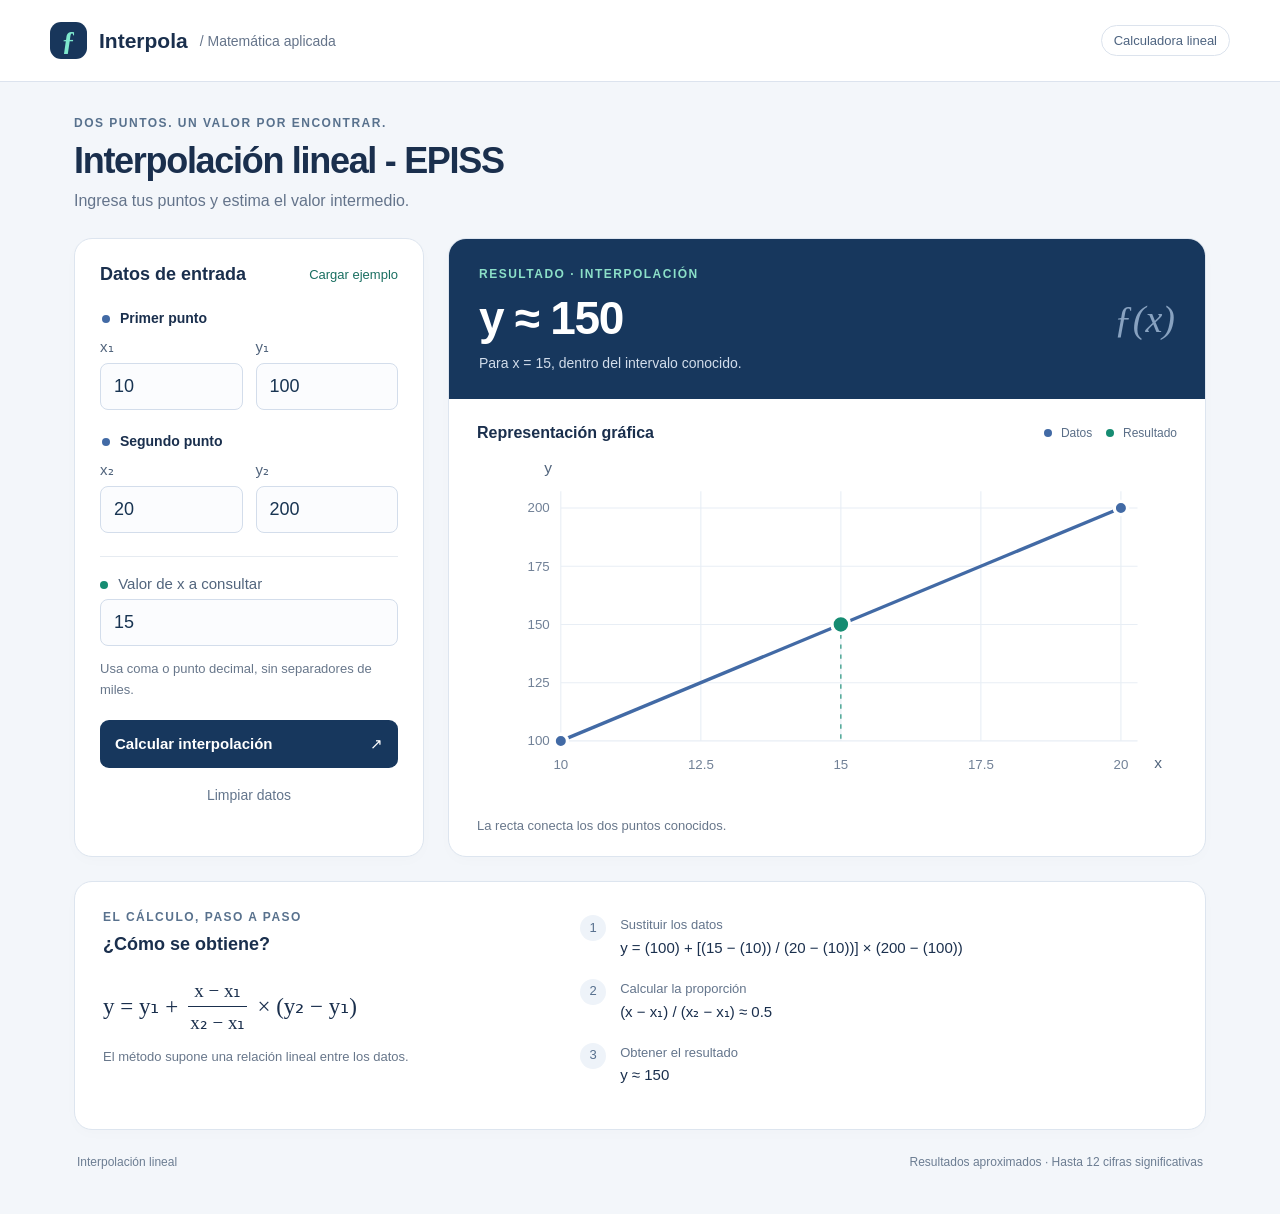
==== index.html @ 7becbc5a "Add files via upload" ====
<!doctype html><html lang="es"><head><meta charset="utf-8"><meta name="viewport" content="width=device-width,initial-scale=1"><title>Interpolación lineal - EPISS</title><meta name="description" content="Calcula una interpolación lineal entre dos puntos con gráfico y procedimiento paso a paso."><link rel="icon" href="data:image/svg+xml,%3Csvg xmlns='http://www.w3.org/2000/svg' viewBox='0 0 32 32'%3E%3Crect width='32' height='32' rx='8' fill='%23172f53'/%3E%3Cpath d='M7 24L25 7' stroke='%236ce5c0' stroke-width='3'/%3E%3Ccircle cx='16' cy='15' r='4' fill='white'/%3E%3C/svg%3E"><link rel="stylesheet" href="style.css"></head><body><header><a href="./" class="brand"><span class="mark">ƒ</span> Interpola<span class="brand-sub"> / Matemática aplicada</span></a><span class="tag">Calculadora lineal</span></header><main><div class="intro"><p class="eyebrow">DOS PUNTOS. UN VALOR POR ENCONTRAR.</p><h1>Interpolación lineal - EPISS</h1><p>Ingresa tus puntos y estima el valor intermedio.</p></div><div class="workspace"><section class="card inputs"><div class="section-top"><h2>Datos de entrada</h2><button type="button" id="example" class="text-button">Cargar ejemplo</button></div><form id="form" novalidate><fieldset><legend><span class="point blue"></span> Primer punto</legend><div class="pair"><label for="x1">x₁<input id="x1" name="x1" inputmode="decimal" value="10" autocomplete="off"></label><label for="y1">y₁<input id="y1" name="y1" inputmode="decimal" value="100" autocomplete="off"></label></div></fieldset><fieldset><legend><span class="point blue"></span> Segundo punto</legend><div class="pair"><label for="x2">x₂<input id="x2" name="x2" inputmode="decimal" value="20" autocomplete="off"></label><label for="y2">y₂<input id="y2" name="y2" inputmode="decimal" value="200" autocomplete="off"></label></div></fieldset><div class="target"><label for="x"><span class="point green"></span> Valor de x a consultar<input id="x" name="x" inputmode="decimal" value="15" autocomplete="off"></label></div><p class="hint">Usa coma o punto decimal, sin separadores de miles.</p><p id="error" class="error" role="alert" hidden></p><button class="primary" type="submit">Calcular interpolación <span aria-hidden="true">↗</span></button><button type="button" id="clear" class="clear">Limpiar datos</button></form></section><section class="card output"><div class="result" aria-live="polite"><div><p id="kind" class="eyebrow">RESULTADO · INTERPOLACIÓN</p><div class="value" id="value">y ≈ 150</div><p id="caption">Para x = 15, entre los puntos conocidos.</p></div><span class="result-icon" aria-hidden="true">ƒ(x)</span></div><div class="graph-head"><h2>Representación gráfica</h2><span class="legend"><i class="point blue"></i> Datos <i class="point green"></i> Resultado</span></div><svg id="chart" viewBox="0 0 660 330" role="img" aria-label="Gráfico de interpolación lineal"></svg><p class="chart-note" id="graphNote">La recta conecta los dos puntos conocidos.</p></section></div><section class="card procedure"><div><p class="eyebrow">EL CÁLCULO, PASO A PASO</p><h2>¿Cómo se obtiene?</h2><div class="formula">y = y₁ + <span class="fraction"><span>x − x₁</span><span>x₂ − x₁</span></span> × (y₂ − y₁)</div><p class="hint">El método supone una relación lineal entre los datos.</p></div><ol id="steps"></ol></section><footer>Interpolación lineal <span>Resultados aproximados · Hasta 12 cifras significativas</span></footer></main><script src="app.js"></script></body></html>
---- style.css ----
:root{font-family:Inter,Segoe UI,Arial,sans-serif;color:#1a2f4d;background:#f3f6fa;font-synthesis:none}*{box-sizing:border-box}body{margin:0}header{height:82px;border-bottom:1px solid #dce3ee;background:#fff;display:flex;align-items:center;justify-content:space-between;padding:0 max(24px,calc((100vw - 1180px)/2));gap:15px}.brand{display:flex;align-items:center;gap:12px;text-decoration:none;color:#1a2f4d;font-weight:750;font-size:21px}.brand-sub{font-size:14px;font-weight:400;color:#65748a}.mark{display:grid;place-items:center;background:#18365b;color:#7fe8cd;border-radius:11px;width:37px;height:37px;font-family:Georgia,serif;font-size:28px}.tag{font-size:13px;color:#4e6480;border:1px solid #dce3ed;padding:7px 12px;border-radius:30px}main{max-width:1180px;margin:auto;padding:34px 24px 20px}.eyebrow{font-size:12px;letter-spacing:1.5px;font-weight:700;color:#58718d;margin:0 0 10px}h1{font-size:36px;letter-spacing:-1.3px;margin:0 0 10px}h2{font-size:18px;margin:0}.intro>p:last-child{color:#64748b;margin:0 0 28px;font-size:16px}.workspace{display:grid;grid-template-columns:350px 1fr;gap:24px}.card{background:#fff;border:1px solid #dde5ef;border-radius:18px;box-shadow:0 4px 14px #172f5304}.inputs{padding:25px}.section-top{display:flex;align-items:center;justify-content:space-between;gap:10px;margin-bottom:25px}.text-button{background:none;border:0;color:#186e60;padding:0;font-size:13px;cursor:pointer}fieldset{border:0;margin:0 0 23px;padding:0;min-width:0}legend{font-size:14px;font-weight:650;margin-bottom:12px}.point{display:inline-block;width:8px;height:8px;border-radius:50%;margin-right:6px}.blue{background:#426aa5}.green{background:#168c72}.pair{display:grid;grid-template-columns:1fr 1fr;gap:13px}label{display:block;font-size:15px;color:#52657d}input{width:100%;padding:12px 13px;margin-top:7px;border:1px solid #d3ddeb;border-radius:8px;background:#fbfcfe;color:#183452;font:500 18px inherit;font-size:18px;outline:none}input:focus{border-color:#18866e;box-shadow:0 0 0 3px #18866e18}input[aria-invalid=true]{border-color:#b33434}.target{padding-top:18px;border-top:1px solid #e6ebf1}.hint{font-size:13px;color:#68778b;line-height:1.6}.primary{background:#17375d;color:white;border:0;border-radius:9px;padding:15px;width:100%;font-size:15px;font-weight:600;cursor:pointer;display:flex;justify-content:space-between;margin-top:19px}.primary:hover{background:#244a77}.clear{display:block;margin:14px auto 0;border:0;background:none;color:#63758c;font-size:14px;cursor:pointer;padding:5px}button:focus-visible,a:focus-visible{outline:3px solid #168c72;outline-offset:4px}.output{overflow:hidden;display:flex;flex-direction:column}.result{background:#17375d;color:#fff;padding:28px 30px;display:flex;justify-content:space-between;align-items:center;gap:12px}.result .eyebrow{color:#8ce0c8}.value{font-size:46px;font-weight:650;letter-spacing:-1.3px;overflow-wrap:anywhere}.result p:last-child{font-size:14px;color:#d2ddeb;margin:10px 0 0}.result-icon{font-family:Georgia,serif;font-style:italic;color:#88a2c0;font-size:38px}.graph-head{padding:25px 28px 0;display:flex;justify-content:space-between;align-items:center;gap:15px}.graph-head h2{font-size:16px}.legend{font-size:12px;white-space:nowrap;color:#5a6e87}.legend .green{margin-left:10px}#chart{width:100%;height:auto;flex:1;min-height:220px;display:block;padding:5px 12px}.chart-note{margin:0 28px 23px;font-size:13px;color:#68778b}.procedure{display:grid;grid-template-columns:1fr 1.35fr;gap:35px;padding:28px;margin-top:24px}.formula{font-family:Georgia,serif;font-size:23px;display:flex;align-items:center;gap:10px;margin-top:24px}.fraction{display:inline-flex;flex-direction:column;text-align:center;font-size:19px}.fraction span:first-child{border-bottom:1px solid;padding:0 6px 4px}.fraction span:last-child{padding-top:4px}ol{list-style:none;counter-reset:steps;margin:0;padding:0}li{counter-increment:steps;position:relative;padding:5px 0 14px 40px;font-size:15px;line-height:1.6;overflow-wrap:anywhere}li:before{content:counter(steps);position:absolute;left:0;top:5px;display:grid;place-items:center;width:26px;height:26px;border-radius:50%;background:#eef3f9;color:#57708e;font-size:13px}li strong{display:block;font-size:13px;color:#64758c;font-weight:500}footer{display:flex;justify-content:space-between;gap:15px;font-size:12px;color:#6c7d92;padding:25px 3px}.error{font-size:14px;color:#a12727;line-height:1.5}.pending{opacity:.5}@media(max-width:850px){.workspace{grid-template-columns:300px 1fr;gap:16px}.inputs{padding:20px}.graph-head{flex-wrap:wrap}.result{padding:25px}.result-icon{display:none}.procedure{gap:20px}}@media(max-width:680px){header{height:68px;padding:0 20px}.brand-sub,.tag{display:none}main{padding:26px 16px}h1{font-size:30px}.workspace,.procedure{grid-template-columns:1fr}.inputs{padding:24px}.value{font-size:40px}.procedure{padding:24px}.graph-head{padding:24px 24px 0}footer{flex-direction:column}.formula{font-size:21px}#chart{min-height:180px}.intro .eyebrow{font-size:11px}}@media(prefers-reduced-motion:no-preference){button,input{transition:background .15s,border-color .15s}}
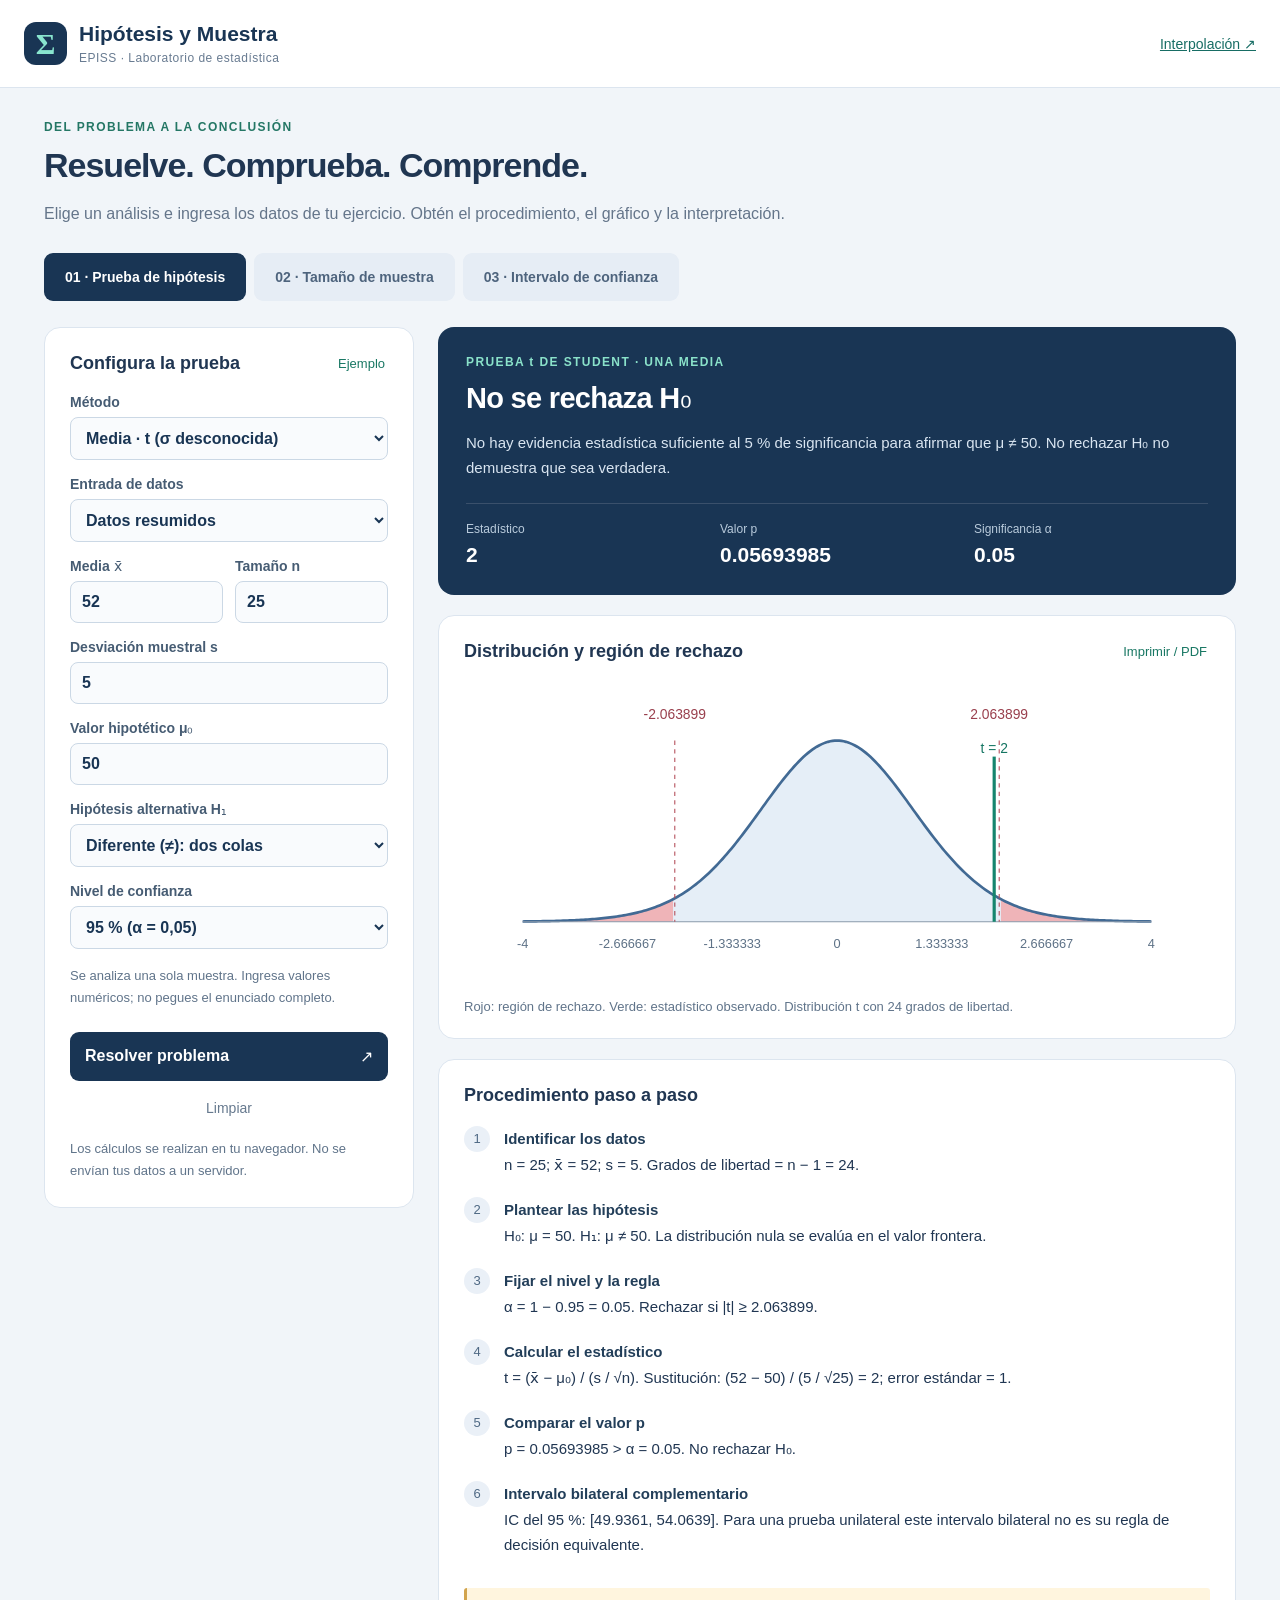
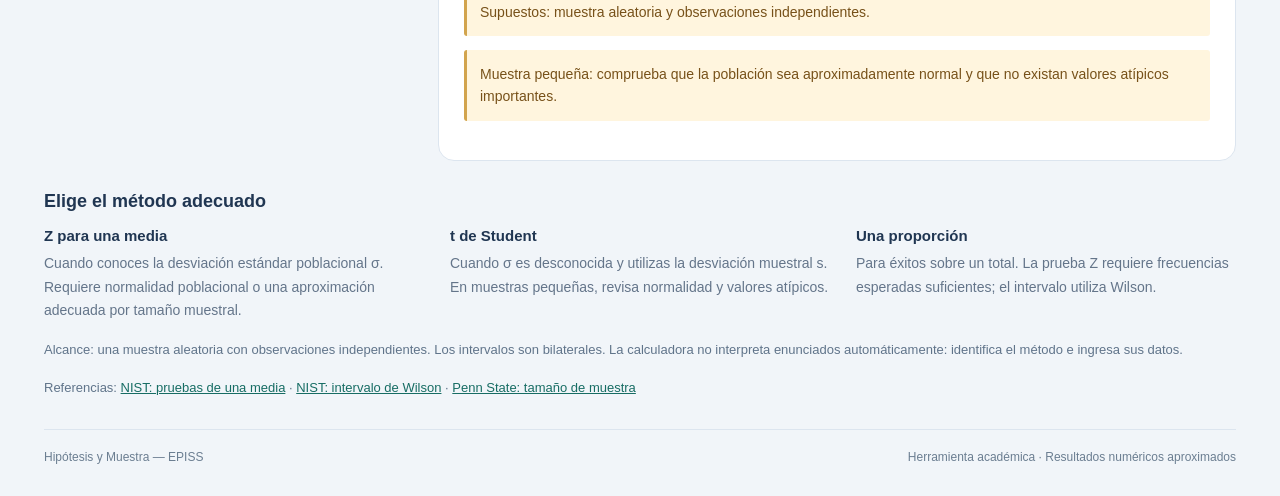
==== commit 5e2d0796: "Ampliar EPISS con hipótesis, intervalos y tamaño de muestra" ====
--- a/index.html
+++ b/index.html
@@ -1 +1 @@
-<!doctype html><html lang="es"><head><meta charset="utf-8"><meta name="viewport" content="width=device-width,initial-scale=1"><title>Interpolación lineal - EPISS</title><meta name="description" content="Calcula una interpolación lineal entre dos puntos con gráfico y procedimiento paso a paso."><link rel="icon" href="data:image/svg+xml,%3Csvg xmlns='http://www.w3.org/2000/svg' viewBox='0 0 32 32'%3E%3Crect width='32' height='32' rx='8' fill='%23172f53'/%3E%3Cpath d='M7 24L25 7' stroke='%236ce5c0' stroke-width='3'/%3E%3Ccircle cx='16' cy='15' r='4' fill='white'/%3E%3C/svg%3E"><link rel="stylesheet" href="style.css"></head><body><header><a href="./" class="brand"><span class="mark">ƒ</span> Interpola<span class="brand-sub"> / Matemática aplicada</span></a><span class="tag">Calculadora lineal</span></header><main><div class="intro"><p class="eyebrow">DOS PUNTOS. UN VALOR POR ENCONTRAR.</p><h1>Interpolación lineal - EPISS</h1><p>Ingresa tus puntos y estima el valor intermedio.</p></div><div class="workspace"><section class="card inputs"><div class="section-top"><h2>Datos de entrada</h2><button type="button" id="example" class="text-button">Cargar ejemplo</button></div><form id="form" novalidate><fieldset><legend><span class="point blue"></span> Primer punto</legend><div class="pair"><label for="x1">x₁<input id="x1" name="x1" inputmode="decimal" value="10" autocomplete="off"></label><label for="y1">y₁<input id="y1" name="y1" inputmode="decimal" value="100" autocomplete="off"></label></div></fieldset><fieldset><legend><span class="point blue"></span> Segundo punto</legend><div class="pair"><label for="x2">x₂<input id="x2" name="x2" inputmode="decimal" value="20" autocomplete="off"></label><label for="y2">y₂<input id="y2" name="y2" inputmode="decimal" value="200" autocomplete="off"></label></div></fieldset><div class="target"><label for="x"><span class="point green"></span> Valor de x a consultar<input id="x" name="x" inputmode="decimal" value="15" autocomplete="off"></label></div><p class="hint">Usa coma o punto decimal, sin separadores de miles.</p><p id="error" class="error" role="alert" hidden></p><button class="primary" type="submit">Calcular interpolación <span aria-hidden="true">↗</span></button><button type="button" id="clear" class="clear">Limpiar datos</button></form></section><section class="card output"><div class="result" aria-live="polite"><div><p id="kind" class="eyebrow">RESULTADO · INTERPOLACIÓN</p><div class="value" id="value">y ≈ 150</div><p id="caption">Para x = 15, entre los puntos conocidos.</p></div><span class="result-icon" aria-hidden="true">ƒ(x)</span></div><div class="graph-head"><h2>Representación gráfica</h2><span class="legend"><i class="point blue"></i> Datos <i class="point green"></i> Resultado</span></div><svg id="chart" viewBox="0 0 660 330" role="img" aria-label="Gráfico de interpolación lineal"></svg><p class="chart-note" id="graphNote">La recta conecta los dos puntos conocidos.</p></section></div><section class="card procedure"><div><p class="eyebrow">EL CÁLCULO, PASO A PASO</p><h2>¿Cómo se obtiene?</h2><div class="formula">y = y₁ + <span class="fraction"><span>x − x₁</span><span>x₂ − x₁</span></span> × (y₂ − y₁)</div><p class="hint">El método supone una relación lineal entre los datos.</p></div><ol id="steps"></ol></section><footer>Interpolación lineal <span>Resultados aproximados · Hasta 12 cifras significativas</span></footer></main><script src="app.js"></script></body></html>
+<!doctype html><html lang="es"><head><meta charset="utf-8"><meta name="viewport" content="width=device-width, initial-scale=1"><title>Hipótesis y Muestra — EPISS</title><meta name="description" content="Resuelve pruebas Z y t, intervalos de confianza y tamaños de muestra con procedimientos y gráficos."><link rel="icon" href="data:image/svg+xml,%3Csvg xmlns='http://www.w3.org/2000/svg' viewBox='0 0 32 32'%3E%3Crect width='32' height='32' rx='7' fill='%23172f53'/%3E%3Ctext x='7' y='24' fill='%237fe8cd' font-size='25'%3EΣ%3C/text%3E%3C/svg%3E"><link rel="stylesheet" href="estadistica.css"></head><body><header><a class="brand" href="./"><b>Σ</b><span>Hipótesis y Muestra<small>EPISS · Laboratorio de estadística</small></span></a><a href="interpolacion.html">Interpolación ↗</a></header><main><div class="intro"><p class="eyebrow">DEL PROBLEMA A LA CONCLUSIÓN</p><h1>Resuelve. Comprueba. Comprende.</h1><p>Elige un análisis e ingresa los datos de tu ejercicio. Obtén el procedimiento, el gráfico y la interpretación.</p></div><nav aria-label="Tipo de análisis"><button data-mode="hypothesis" aria-pressed="true">01 · Prueba de hipótesis</button><button data-mode="sample" aria-pressed="false">02 · Tamaño de muestra</button><button data-mode="interval" aria-pressed="false">03 · Intervalo de confianza</button></nav><div class="layout"><section class="card controls"><div class="card-head"><h2 id="formTitle">Configura el problema</h2><button id="example" class="link" type="button">Ejemplo</button></div><form id="form" novalidate><div id="fields"></div><p id="error" role="alert" hidden></p><button class="primary" type="submit">Resolver problema <span>↗</span></button><button class="secondary" id="clear" type="button">Limpiar</button></form><p class="small">Los cálculos se realizan en tu navegador. No se envían tus datos a un servidor.</p></section><section class="results" aria-live="polite"><div class="result-card"><p class="eyebrow" id="resultType">PRUEBA DE UNA MEDIA · t DE STUDENT</p><h2 id="headline">Ingresa los datos</h2><p id="conclusion"></p><div id="metrics" class="metrics"></div></div><section class="card visual"><div class="card-head"><h2 id="graphTitle">Distribución y decisión</h2><button id="print" class="link" type="button">Imprimir / PDF</button></div><svg id="chart" viewBox="0 0 700 280" role="img" aria-label="Gráfico del resultado"></svg><p id="graphNote" class="small"></p></section><section class="card"><h2>Procedimiento paso a paso</h2><ol id="steps"></ol><div id="warnings"></div></section></section></div><section class="guide"><h2>Elige el método adecuado</h2><div><article><h3>Z para una media</h3><p>Cuando conoces la desviación estándar poblacional σ. Requiere normalidad poblacional o una aproximación adecuada por tamaño muestral.</p></article><article><h3>t de Student</h3><p>Cuando σ es desconocida y utilizas la desviación muestral s. En muestras pequeñas, revisa normalidad y valores atípicos.</p></article><article><h3>Una proporción</h3><p>Para éxitos sobre un total. La prueba Z requiere frecuencias esperadas suficientes; el intervalo utiliza Wilson.</p></article></div><p class="small">Alcance: una muestra aleatoria con observaciones independientes. Los intervalos son bilaterales. La calculadora no interpreta enunciados automáticamente: identifica el método e ingresa sus datos.</p><p class="small">Referencias: <a href="https://www.itl.nist.gov/div898/handbook/prc/section2/prc22.htm" target="_blank" rel="noopener">NIST: pruebas de una media</a> · <a href="https://www.itl.nist.gov/div898/handbook/prc/section2/prc241.htm" target="_blank" rel="noopener">NIST: intervalo de Wilson</a> · <a href="https://online.stat.psu.edu/stat506/Lesson02" target="_blank" rel="noopener">Penn State: tamaño de muestra</a></p></section><footer>Hipótesis y Muestra — EPISS <span>Herramienta académica · Resultados numéricos aproximados</span></footer></main><script src="estadistica.js"></script><script src="interfaz.js"></script></body></html>
--- a/estadistica.css
+++ b/estadistica.css
@@ -0,0 +1 @@
+:root{font-family:Inter,Segoe UI,Arial,sans-serif;color:#203652;background:#f1f5f9;font-synthesis:none}*{box-sizing:border-box}body{margin:0}header{display:flex;justify-content:space-between;align-items:center;gap:20px;padding:22px max(24px,calc((100vw - 1240px)/2));background:#fff;border-bottom:1px solid #dce5ef}a{color:#176d64}header>a:last-child{font-size:14px}.brand{display:flex;align-items:center;gap:12px;text-decoration:none;color:#193554;font-size:21px;font-weight:700}.brand b{display:grid;place-items:center;width:43px;height:43px;background:#193554;color:#89e5ce;border-radius:12px;font-family:Georgia;font-size:30px}.brand small{display:block;font-size:12px;font-weight:400;letter-spacing:.5px;margin-top:5px;color:#687b91}main{max-width:1240px;margin:auto;padding:32px 24px}.eyebrow{font-size:12px;font-weight:700;letter-spacing:1.4px;color:#247765;margin:0 0 12px}h1{font-size:34px;letter-spacing:-1px;margin:0 0 12px}.intro>p:last-child{font-size:16px;color:#64758a;line-height:1.6;max-width:790px}nav{display:flex;gap:8px;margin:26px 0}button{cursor:pointer;font-family:inherit}nav button{padding:15px 20px;background:#e6edf5;border:1px solid transparent;color:#4e647d;border-radius:9px;font-size:14px;font-weight:600}nav button[aria-pressed=true]{background:#193554;color:#fff}.layout{display:grid;grid-template-columns:370px minmax(0,1fr);gap:24px;align-items:start}.card{padding:25px;background:#fff;border:1px solid #dce5ef;border-radius:16px}.card-head{display:flex;justify-content:space-between;align-items:center;gap:12px;margin-bottom:20px}h2{font-size:18px;margin:0}.link{border:0;background:none;color:#187763;font-size:13px;padding:3px}.row{display:grid;grid-template-columns:1fr 1fr;gap:12px}label{font-size:14px;display:block;margin:16px 0 0;font-weight:550;color:#465c73}input,select,textarea{display:block;width:100%;border:1px solid #cbd8e5;background:#f9fbfd;border-radius:8px;padding:11px;margin-top:7px;font:inherit;font-size:16px;color:#193554;min-width:0}textarea{resize:vertical;min-height:115px;font-weight:400}input:focus,select:focus,textarea:focus{outline:2px solid #329480;outline-offset:1px}.small{font-size:13px;line-height:1.7;color:#60748a;margin:16px 0 0}.primary{display:flex;justify-content:space-between;width:100%;margin-top:23px;padding:15px;border:0;border-radius:9px;background:#193554;color:white;font-size:16px;font-weight:600}.primary:hover{background:#294e78}.secondary{display:block;margin:13px auto 0;background:none;border:0;font-size:14px;color:#66798e;padding:6px}button:focus-visible,a:focus-visible{outline:3px solid #248d78;outline-offset:3px}.results{display:grid;gap:20px}.result-card{background:#193554;color:#fff;padding:28px;border-radius:16px}.result-card .eyebrow{color:#8ae2ca}.result-card h2{font-size:29px;letter-spacing:-.7px;overflow-wrap:anywhere}.result-card>p:not(.eyebrow){font-size:15px;line-height:1.7;color:#d9e5f1}.metrics{display:grid;grid-template-columns:repeat(3,minmax(0,1fr));gap:20px;margin-top:22px;border-top:1px solid #3a506b;padding-top:18px}.metrics small{display:block;color:#b9cbdc;font-size:12px;margin-bottom:7px}.metrics b{font-size:21px;overflow-wrap:anywhere}#chart{width:100%;height:auto;display:block}.visual{padding-bottom:20px}ol{list-style:none;counter-reset:step;margin:20px 0 0;padding:0}li{counter-increment:step;position:relative;padding:0 0 20px 40px;font-size:15px;line-height:1.7;overflow-wrap:anywhere}li:before{content:counter(step);position:absolute;left:0;top:0;border-radius:50%;background:#eaf0f7;color:#4f6984;width:26px;height:26px;display:grid;place-items:center;font-size:13px}li strong{display:block;color:#223e59}li code{white-space:normal}.warning{background:#fff5de;color:#775119;border-left:3px solid #d2a44d;padding:13px;font-size:14px;line-height:1.6;margin-top:10px;border-radius:3px}#error{color:#a42936;font-size:14px;line-height:1.5}.guide{padding:30px 0 10px}.guide>div{display:grid;grid-template-columns:repeat(3,1fr);gap:26px}.guide h3{font-size:15px;margin-bottom:8px}.guide article p{font-size:14px;color:#64758a;line-height:1.7;margin:0}footer{border-top:1px solid #dce5ef;display:flex;justify-content:space-between;gap:15px;margin-top:20px;padding-top:20px;font-size:12px;color:#6b7e91}.muted{opacity:.65}@media(max-width:900px){.layout{grid-template-columns:320px minmax(0,1fr)}.card{padding:20px}.metrics{gap:10px}.metrics b{font-size:18px}nav button{flex:1;padding:13px 9px}}@media(max-width:700px){header{padding:18px}.brand{font-size:17px}.brand small{font-size:11px}header>a:last-child{font-size:12px}main{padding:24px 16px}h1{font-size:28px}.layout{grid-template-columns:1fr}nav{flex-direction:column}.guide>div{grid-template-columns:1fr;gap:10px}.result-card{padding:23px}.result-card h2{font-size:25px}footer{flex-direction:column}}@media print{header,nav,.controls,.intro,.guide,footer,.link{display:none!important}.layout{display:block}.result-card{background:white;color:#172f53;border:1px solid #ccd}.result-card>p:not(.eyebrow),.metrics small{color:#333}.card,.result-card{break-inside:avoid;margin-bottom:15px;box-shadow:none}body{background:white}main{padding:0}.metrics{border-color:#ccc}#chart{max-height:200px}}
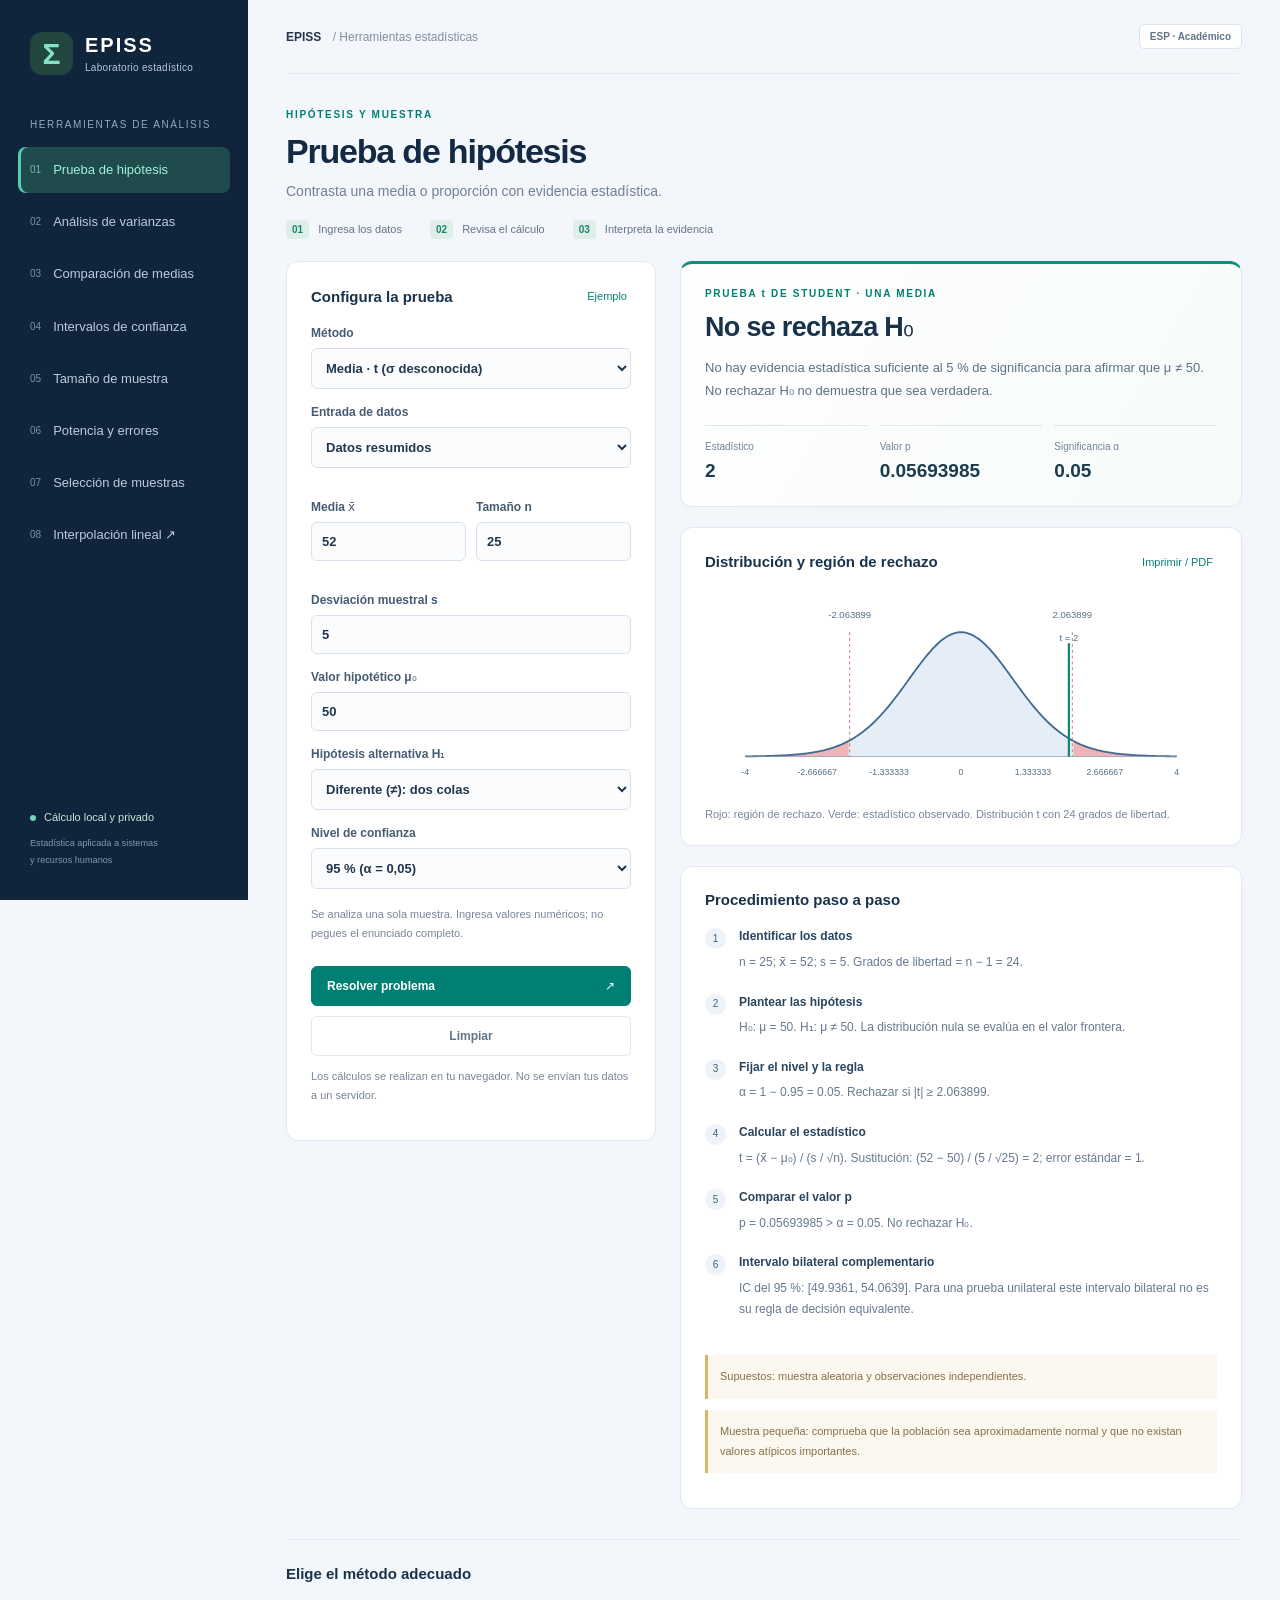
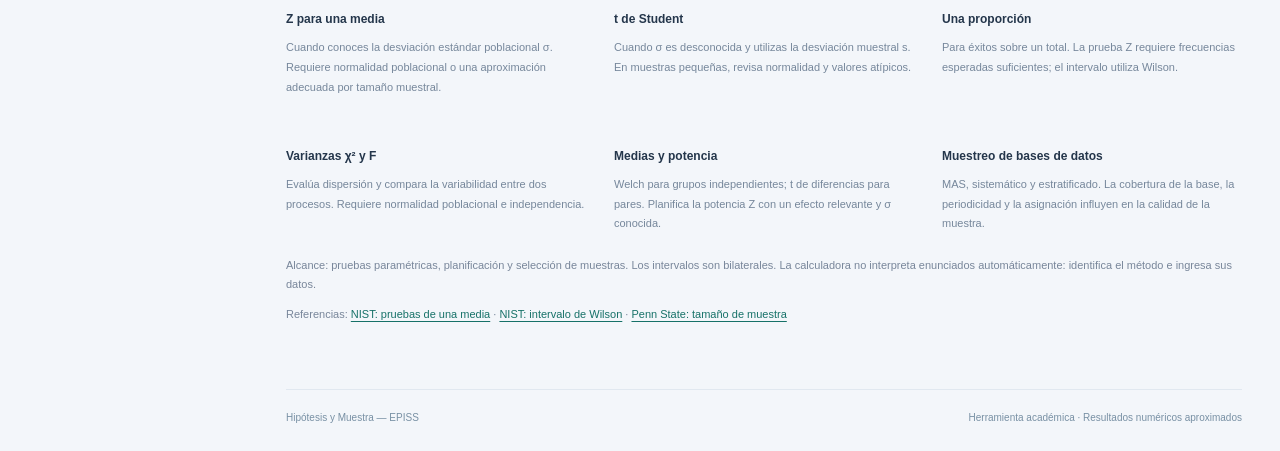
==== commit 3ee0bd6e: "Rediseñar EPISS y añadir varianzas, comparación de medias, potencia y muestreo" ====
--- a/index.html
+++ b/index.html
@@ -1 +1 @@
-<!doctype html><html lang="es"><head><meta charset="utf-8"><meta name="viewport" content="width=device-width, initial-scale=1"><title>Hipótesis y Muestra — EPISS</title><meta name="description" content="Resuelve pruebas Z y t, intervalos de confianza y tamaños de muestra con procedimientos y gráficos."><link rel="icon" href="data:image/svg+xml,%3Csvg xmlns='http://www.w3.org/2000/svg' viewBox='0 0 32 32'%3E%3Crect width='32' height='32' rx='7' fill='%23172f53'/%3E%3Ctext x='7' y='24' fill='%237fe8cd' font-size='25'%3EΣ%3C/text%3E%3C/svg%3E"><link rel="stylesheet" href="estadistica.css"></head><body><header><a class="brand" href="./"><b>Σ</b><span>Hipótesis y Muestra<small>EPISS · Laboratorio de estadística</small></span></a><a href="interpolacion.html">Interpolación ↗</a></header><main><div class="intro"><p class="eyebrow">DEL PROBLEMA A LA CONCLUSIÓN</p><h1>Resuelve. Comprueba. Comprende.</h1><p>Elige un análisis e ingresa los datos de tu ejercicio. Obtén el procedimiento, el gráfico y la interpretación.</p></div><nav aria-label="Tipo de análisis"><button data-mode="hypothesis" aria-pressed="true">01 · Prueba de hipótesis</button><button data-mode="sample" aria-pressed="false">02 · Tamaño de muestra</button><button data-mode="interval" aria-pressed="false">03 · Intervalo de confianza</button></nav><div class="layout"><section class="card controls"><div class="card-head"><h2 id="formTitle">Configura el problema</h2><button id="example" class="link" type="button">Ejemplo</button></div><form id="form" novalidate><div id="fields"></div><p id="error" role="alert" hidden></p><button class="primary" type="submit">Resolver problema <span>↗</span></button><button class="secondary" id="clear" type="button">Limpiar</button></form><p class="small">Los cálculos se realizan en tu navegador. No se envían tus datos a un servidor.</p></section><section class="results" aria-live="polite"><div class="result-card"><p class="eyebrow" id="resultType">PRUEBA DE UNA MEDIA · t DE STUDENT</p><h2 id="headline">Ingresa los datos</h2><p id="conclusion"></p><div id="metrics" class="metrics"></div></div><section class="card visual"><div class="card-head"><h2 id="graphTitle">Distribución y decisión</h2><button id="print" class="link" type="button">Imprimir / PDF</button></div><svg id="chart" viewBox="0 0 700 280" role="img" aria-label="Gráfico del resultado"></svg><p id="graphNote" class="small"></p></section><section class="card"><h2>Procedimiento paso a paso</h2><ol id="steps"></ol><div id="warnings"></div></section></section></div><section class="guide"><h2>Elige el método adecuado</h2><div><article><h3>Z para una media</h3><p>Cuando conoces la desviación estándar poblacional σ. Requiere normalidad poblacional o una aproximación adecuada por tamaño muestral.</p></article><article><h3>t de Student</h3><p>Cuando σ es desconocida y utilizas la desviación muestral s. En muestras pequeñas, revisa normalidad y valores atípicos.</p></article><article><h3>Una proporción</h3><p>Para éxitos sobre un total. La prueba Z requiere frecuencias esperadas suficientes; el intervalo utiliza Wilson.</p></article></div><p class="small">Alcance: una muestra aleatoria con observaciones independientes. Los intervalos son bilaterales. La calculadora no interpreta enunciados automáticamente: identifica el método e ingresa sus datos.</p><p class="small">Referencias: <a href="https://www.itl.nist.gov/div898/handbook/prc/section2/prc22.htm" target="_blank" rel="noopener">NIST: pruebas de una media</a> · <a href="https://www.itl.nist.gov/div898/handbook/prc/section2/prc241.htm" target="_blank" rel="noopener">NIST: intervalo de Wilson</a> · <a href="https://online.stat.psu.edu/stat506/Lesson02" target="_blank" rel="noopener">Penn State: tamaño de muestra</a></p></section><footer>Hipótesis y Muestra — EPISS <span>Herramienta académica · Resultados numéricos aproximados</span></footer></main><script src="estadistica.js"></script><script src="interfaz.js"></script></body></html>
+<!doctype html><html lang="es"><head><meta charset="utf-8"><meta name="viewport" content="width=device-width, initial-scale=1"><title>Hipótesis y Muestra — EPISS</title><meta name="description" content="Pruebas Z, t, chi-cuadrado y F, comparación de medias, potencia y muestreo con procedimientos y gráficos."><link rel="icon" href="data:image/svg+xml,%3Csvg xmlns='http://www.w3.org/2000/svg' viewBox='0 0 32 32'%3E%3Crect width='32' height='32' rx='7' fill='%23172f53'/%3E%3Ctext x='7' y='24' fill='%237fe8cd' font-size='25'%3EΣ%3C/text%3E%3C/svg%3E"><link rel="stylesheet" href="estadistica.css"></head><body><aside class="sidebar"><a class="brand" href="./"><b>Σ</b><span>EPISS<small>Laboratorio estadístico</small></span></a><p class="nav-label">HERRAMIENTAS DE ANÁLISIS</p><nav aria-label="Tipo de análisis"><button data-mode="hypothesis" aria-pressed="true"><span>01</span>Prueba de hipótesis</button><button data-mode="variance" aria-pressed="false"><span>02</span>Análisis de varianzas</button><button data-mode="compare" aria-pressed="false"><span>03</span>Comparación de medias</button><button data-mode="interval" aria-pressed="false"><span>04</span>Intervalos de confianza</button><button data-mode="sample" aria-pressed="false"><span>05</span>Tamaño de muestra</button><button data-mode="power" aria-pressed="false"><span>06</span>Potencia y errores</button><button data-mode="sampling" aria-pressed="false"><span>07</span>Selección de muestras</button><a href="interpolacion.html"><span>08</span>Interpolación lineal ↗</a></nav><div class="sidebar-foot"><i></i> Cálculo local y privado<small>Estadística aplicada a sistemas<br>y recursos humanos</small></div></aside><main><header class="topbar"><span>EPISS <span class="muted">/ Herramientas estadísticas</span></span><span class="badge">ESP · Académico</span></header><div class="intro"><p class="eyebrow">HIPÓTESIS Y MUESTRA</p><h1 id="pageTitle">Prueba de hipótesis</h1><p id="pageDescription">Contrasta una media o proporción con evidencia estadística.</p><div class="workflow"><span><b>01</b> Ingresa los datos</span><span><b>02</b> Revisa el cálculo</span><span><b>03</b> Interpreta la evidencia</span></div></div><div class="layout"><section class="card controls"><div class="card-head"><h2 id="formTitle">Configura el problema</h2><button id="example" class="link" type="button">Ejemplo</button></div><form id="form" novalidate><div id="fields"></div><p id="error" role="alert" hidden></p><button class="primary" type="submit">Resolver problema <span>↗</span></button><button class="secondary" id="clear" type="button">Limpiar</button></form><p class="small">Los cálculos se realizan en tu navegador. No se envían tus datos a un servidor.</p></section><section class="results" aria-live="polite"><div class="result-card"><p class="eyebrow" id="resultType">PRUEBA DE UNA MEDIA · t DE STUDENT</p><h2 id="headline">Ingresa los datos</h2><p id="conclusion"></p><div id="metrics" class="metrics"></div></div><section class="card visual"><div class="card-head"><h2 id="graphTitle">Distribución y decisión</h2><button id="print" class="link" type="button">Imprimir / PDF</button></div><svg id="chart" viewBox="0 0 700 280" role="img" aria-label="Gráfico del resultado"></svg><p id="graphNote" class="small"></p><div id="extra"></div></section><section class="card"><h2>Procedimiento paso a paso</h2><ol id="steps"></ol><div id="warnings"></div></section></section></div><section class="guide"><h2>Elige el método adecuado</h2><div><article><h3>Z para una media</h3><p>Cuando conoces la desviación estándar poblacional σ. Requiere normalidad poblacional o una aproximación adecuada por tamaño muestral.</p></article><article><h3>t de Student</h3><p>Cuando σ es desconocida y utilizas la desviación muestral s. En muestras pequeñas, revisa normalidad y valores atípicos.</p></article><article><h3>Una proporción</h3><p>Para éxitos sobre un total. La prueba Z requiere frecuencias esperadas suficientes; el intervalo utiliza Wilson.</p></article><article><h3>Varianzas χ² y F</h3><p>Evalúa dispersión y compara la variabilidad entre dos procesos. Requiere normalidad poblacional e independencia.</p></article><article><h3>Medias y potencia</h3><p>Welch para grupos independientes; t de diferencias para pares. Planifica la potencia Z con un efecto relevante y σ conocida.</p></article><article><h3>Muestreo de bases de datos</h3><p>MAS, sistemático y estratificado. La cobertura de la base, la periodicidad y la asignación influyen en la calidad de la muestra.</p></article></div><p class="small">Alcance: pruebas paramétricas, planificación y selección de muestras. Los intervalos son bilaterales. La calculadora no interpreta enunciados automáticamente: identifica el método e ingresa sus datos.</p><p class="small">Referencias: <a href="https://www.itl.nist.gov/div898/handbook/prc/section2/prc22.htm" target="_blank" rel="noopener">NIST: pruebas de una media</a> · <a href="https://www.itl.nist.gov/div898/handbook/prc/section2/prc241.htm" target="_blank" rel="noopener">NIST: intervalo de Wilson</a> · <a href="https://online.stat.psu.edu/stat506/Lesson02" target="_blank" rel="noopener">Penn State: tamaño de muestra</a></p></section><footer>Hipótesis y Muestra — EPISS <span>Herramienta académica · Resultados numéricos aproximados</span></footer></main><script src="estadistica.js"></script><script src="avanzado.js"></script><script src="avanzado-ui.js"></script><script src="interfaz.js"></script></body></html>
--- a/estadistica.css
+++ b/estadistica.css
@@ -1 +1 @@
-:root{font-family:Inter,Segoe UI,Arial,sans-serif;color:#203652;background:#f1f5f9;font-synthesis:none}*{box-sizing:border-box}body{margin:0}header{display:flex;justify-content:space-between;align-items:center;gap:20px;padding:22px max(24px,calc((100vw - 1240px)/2));background:#fff;border-bottom:1px solid #dce5ef}a{color:#176d64}header>a:last-child{font-size:14px}.brand{display:flex;align-items:center;gap:12px;text-decoration:none;color:#193554;font-size:21px;font-weight:700}.brand b{display:grid;place-items:center;width:43px;height:43px;background:#193554;color:#89e5ce;border-radius:12px;font-family:Georgia;font-size:30px}.brand small{display:block;font-size:12px;font-weight:400;letter-spacing:.5px;margin-top:5px;color:#687b91}main{max-width:1240px;margin:auto;padding:32px 24px}.eyebrow{font-size:12px;font-weight:700;letter-spacing:1.4px;color:#247765;margin:0 0 12px}h1{font-size:34px;letter-spacing:-1px;margin:0 0 12px}.intro>p:last-child{font-size:16px;color:#64758a;line-height:1.6;max-width:790px}nav{display:flex;gap:8px;margin:26px 0}button{cursor:pointer;font-family:inherit}nav button{padding:15px 20px;background:#e6edf5;border:1px solid transparent;color:#4e647d;border-radius:9px;font-size:14px;font-weight:600}nav button[aria-pressed=true]{background:#193554;color:#fff}.layout{display:grid;grid-template-columns:370px minmax(0,1fr);gap:24px;align-items:start}.card{padding:25px;background:#fff;border:1px solid #dce5ef;border-radius:16px}.card-head{display:flex;justify-content:space-between;align-items:center;gap:12px;margin-bottom:20px}h2{font-size:18px;margin:0}.link{border:0;background:none;color:#187763;font-size:13px;padding:3px}.row{display:grid;grid-template-columns:1fr 1fr;gap:12px}label{font-size:14px;display:block;margin:16px 0 0;font-weight:550;color:#465c73}input,select,textarea{display:block;width:100%;border:1px solid #cbd8e5;background:#f9fbfd;border-radius:8px;padding:11px;margin-top:7px;font:inherit;font-size:16px;color:#193554;min-width:0}textarea{resize:vertical;min-height:115px;font-weight:400}input:focus,select:focus,textarea:focus{outline:2px solid #329480;outline-offset:1px}.small{font-size:13px;line-height:1.7;color:#60748a;margin:16px 0 0}.primary{display:flex;justify-content:space-between;width:100%;margin-top:23px;padding:15px;border:0;border-radius:9px;background:#193554;color:white;font-size:16px;font-weight:600}.primary:hover{background:#294e78}.secondary{display:block;margin:13px auto 0;background:none;border:0;font-size:14px;color:#66798e;padding:6px}button:focus-visible,a:focus-visible{outline:3px solid #248d78;outline-offset:3px}.results{display:grid;gap:20px}.result-card{background:#193554;color:#fff;padding:28px;border-radius:16px}.result-card .eyebrow{color:#8ae2ca}.result-card h2{font-size:29px;letter-spacing:-.7px;overflow-wrap:anywhere}.result-card>p:not(.eyebrow){font-size:15px;line-height:1.7;color:#d9e5f1}.metrics{display:grid;grid-template-columns:repeat(3,minmax(0,1fr));gap:20px;margin-top:22px;border-top:1px solid #3a506b;padding-top:18px}.metrics small{display:block;color:#b9cbdc;font-size:12px;margin-bottom:7px}.metrics b{font-size:21px;overflow-wrap:anywhere}#chart{width:100%;height:auto;display:block}.visual{padding-bottom:20px}ol{list-style:none;counter-reset:step;margin:20px 0 0;padding:0}li{counter-increment:step;position:relative;padding:0 0 20px 40px;font-size:15px;line-height:1.7;overflow-wrap:anywhere}li:before{content:counter(step);position:absolute;left:0;top:0;border-radius:50%;background:#eaf0f7;color:#4f6984;width:26px;height:26px;display:grid;place-items:center;font-size:13px}li strong{display:block;color:#223e59}li code{white-space:normal}.warning{background:#fff5de;color:#775119;border-left:3px solid #d2a44d;padding:13px;font-size:14px;line-height:1.6;margin-top:10px;border-radius:3px}#error{color:#a42936;font-size:14px;line-height:1.5}.guide{padding:30px 0 10px}.guide>div{display:grid;grid-template-columns:repeat(3,1fr);gap:26px}.guide h3{font-size:15px;margin-bottom:8px}.guide article p{font-size:14px;color:#64758a;line-height:1.7;margin:0}footer{border-top:1px solid #dce5ef;display:flex;justify-content:space-between;gap:15px;margin-top:20px;padding-top:20px;font-size:12px;color:#6b7e91}.muted{opacity:.65}@media(max-width:900px){.layout{grid-template-columns:320px minmax(0,1fr)}.card{padding:20px}.metrics{gap:10px}.metrics b{font-size:18px}nav button{flex:1;padding:13px 9px}}@media(max-width:700px){header{padding:18px}.brand{font-size:17px}.brand small{font-size:11px}header>a:last-child{font-size:12px}main{padding:24px 16px}h1{font-size:28px}.layout{grid-template-columns:1fr}nav{flex-direction:column}.guide>div{grid-template-columns:1fr;gap:10px}.result-card{padding:23px}.result-card h2{font-size:25px}footer{flex-direction:column}}@media print{header,nav,.controls,.intro,.guide,footer,.link{display:none!important}.layout{display:block}.result-card{background:white;color:#172f53;border:1px solid #ccd}.result-card>p:not(.eyebrow),.metrics small{color:#333}.card,.result-card{break-inside:avoid;margin-bottom:15px;box-shadow:none}body{background:white}main{padding:0}.metrics{border-color:#ccc}#chart{max-height:200px}}
+:root{font-family:Inter,"Segoe UI",Arial,sans-serif;color:#24364b;background:#f3f6fa;font-synthesis:none;--navy:#10243b;--teal:#007f73;--border:#e1e8f0}*{box-sizing:border-box}body{margin:0}button,input,select,textarea{font:inherit}button,a,input,select,textarea{-webkit-tap-highlight-color:transparent}button,a{touch-action:manipulation}a{color:#167168}button{cursor:pointer}button:focus-visible,a:focus-visible{outline:3px solid #36bcaf;outline-offset:3px}.sidebar{width:248px;position:fixed;inset:0 auto 0 0;background:var(--navy);color:#fff;padding:32px 18px;display:flex;flex-direction:column}.brand{display:flex;gap:12px;align-items:center;text-decoration:none;color:#fff;padding:0 12px}.brand>b{display:grid;place-items:center;background:#20463f;color:#83e2c5;width:43px;height:43px;border-radius:12px;font-size:30px}.brand span{font-size:20px;font-weight:700;letter-spacing:2px}.brand small{display:block;font-size:10px;letter-spacing:.3px;font-weight:400;color:#b4c7d9;margin-top:5px}.nav-label{font-size:10px;letter-spacing:1.6px;color:#91a9c0;margin:44px 12px 17px}nav{display:flex;flex-direction:column;gap:6px}nav button,nav a{display:flex;align-items:center;gap:12px;background:none;border:0;color:#bbcbdc;text-align:left;text-decoration:none;padding:14px 12px;border-radius:8px;font-size:13px;line-height:1.4}nav span{font-size:10px;opacity:.65;font-variant-numeric:tabular-nums}nav button:hover,nav a:hover{background:#1c3650;color:#fff}nav button[aria-pressed=true]{background:#1f4b4d;color:#a2f2da;box-shadow:inset 3px 0 #55cbb2}.sidebar-foot{margin-top:auto;padding:28px 12px 0;font-size:11px;color:#cae5de}.sidebar-foot i{display:inline-block;width:6px;height:6px;border-radius:50%;background:#76d5b9;margin-right:5px}.sidebar-foot small{display:block;color:#7f9ab3;line-height:1.8;margin-top:12px}main{margin-left:248px;padding:0 38px;max-width:1730px}.topbar{display:flex;justify-content:space-between;align-items:center;border-bottom:1px solid var(--border);padding:24px 0;font-size:12px;font-weight:600}.muted{color:#8190a2;margin-left:8px;font-weight:400}.badge{border:1px solid #dce5ed;background:#fff;padding:6px 10px;border-radius:5px;color:#63748a;font-size:10px}.intro{padding:35px 0 26px}.eyebrow{font-size:10px;letter-spacing:1.7px;font-weight:700;color:var(--teal);margin:0 0 12px}h1{font-size:34px;line-height:1.15;letter-spacing:-1.2px;color:#142a42;margin:0 0 12px}.intro>p:not(.eyebrow){color:#728095;font-size:14px;margin:0}.workflow{display:flex;gap:28px;margin-top:24px;color:#63758b;font-size:11px}.workflow b{color:#198575;font-size:10px;background:#e0eee9;padding:4px 6px;border-radius:4px;margin-right:6px}.layout{display:grid;grid-template-columns:minmax(290px,370px) minmax(0,1fr);gap:24px;align-items:start}.card,.result-card{background:#fff;border:1px solid var(--border);border-radius:12px;padding:24px;box-shadow:0 3px 12px #20395703}.card-head{display:flex;justify-content:space-between;gap:12px;align-items:center;margin-bottom:20px}h2{font-size:15px;color:#18324b;margin:0 0 18px;font-weight:650}.card-head h2{margin:0}.link{background:none;border:0;color:#078174;font-size:11px;padding:4px;white-space:nowrap}.controls label{display:block;font-size:12px;color:#465c73;font-weight:600;margin:16px 0}input,select,textarea{display:block;width:100%;margin-top:8px;border:1px solid #d8e1eb;background:#fbfcfe;color:#21374e;border-radius:6px;padding:11px 10px;font-size:13px;min-width:0}input:focus,select:focus,textarea:focus{outline:2px solid #3bb5a755;border-color:#189a89}textarea{min-height:126px;resize:vertical;line-height:1.6}#records{min-height:230px;font-family:ui-monospace,monospace;font-size:12px}.row{display:flex;gap:10px}.row>label{flex:1;min-width:0}.small{font-size:11px;line-height:1.7;color:#78869a}.primary,.secondary{padding:12px 15px;border-radius:6px;font-size:12px;font-weight:600}.primary{display:flex;justify-content:space-between;width:100%;background:var(--teal);border:1px solid var(--teal);color:white;margin-top:24px}.primary:hover{background:#006d63}.secondary{border:1px solid var(--border);color:#61758a;background:#fff;margin-top:10px}#clear{width:100%}.results{display:grid;gap:20px}.result-card{border-top:3px solid #168c7a;background:linear-gradient(120deg,#fff,#f6fbfa)}#headline{font-size:27px;letter-spacing:-.7px;margin-bottom:12px}#conclusion{font-size:13px;line-height:1.8;color:#5d7186;max-width:750px}.metrics{display:grid;grid-template-columns:repeat(3,minmax(0,1fr));gap:12px;margin-top:22px}.metrics>div{border-top:1px solid #dae8e6;padding-top:15px}.metrics small{display:block;color:#748598;font-size:10px;margin-bottom:8px}.metrics b{font-size:19px;color:#1c3c50;overflow-wrap:anywhere;font-variant-numeric:tabular-nums}.visual{padding-bottom:14px}#chart{display:block;width:100%;max-height:275px;min-height:150px}#chart text{font-family:inherit;fill:#557085}#graphNote{margin:8px 0}#steps{padding:0;list-style:none;counter-reset:step}#steps li{counter-increment:step;position:relative;padding:0 0 18px 34px;font-size:12px;color:#667a90;line-height:1.8}#steps li:before{content:counter(step);position:absolute;left:0;top:2px;width:21px;height:21px;display:grid;place-items:center;background:#edf3f8;border-radius:50%;font-size:10px;color:#41617e}#steps strong{display:block;font-size:12px;color:#29455e;margin-bottom:4px}.warning{border-left:3px solid #d9b56b;background:#fcf8ef;padding:12px;font-size:11px;line-height:1.8;color:#877046}.guide{margin:30px 0;padding:25px 0;border-top:1px solid var(--border)}.guide>div{display:grid;grid-template-columns:repeat(3,1fr);gap:28px}.guide h3{font-size:12px}.guide article p{font-size:11px;line-height:1.8;color:#76879b}.guide a{text-underline-offset:3px}footer{border-top:1px solid var(--border);padding:22px 0 28px;font-size:10px;color:#7890a4;display:flex;justify-content:space-between;gap:16px}.group-label{margin-top:22px;font-size:10px;letter-spacing:1px;font-weight:700;color:#2c7d79}.sample-preview{font:12px/1.8 ui-monospace,monospace;overflow-wrap:anywhere;padding:14px;background:#f5f8fb;border-radius:6px}#error{font-size:12px;line-height:1.6;color:#a03842;background:#fff0f0;padding:12px;border-radius:6px}[hidden]{display:none!important}@media(min-width:1450px){main{padding:0 60px}.layout{grid-template-columns:400px minmax(0,1fr)}}@media(max-width:1050px){.sidebar{width:215px;padding-inline:12px}main{margin-left:215px;padding:0 22px}.layout{grid-template-columns:minmax(250px,320px) minmax(0,1fr);gap:16px}.card,.result-card{padding:18px}.metrics{gap:7px}.metrics b{font-size:16px}}@media(max-width:800px){.sidebar{position:static;width:100%;padding:20px}.brand{padding:0}.nav-label,.sidebar-foot{display:none}nav{flex-direction:row;overflow-x:auto;margin-top:18px;gap:8px}nav button,nav a{white-space:nowrap;padding:10px;font-size:11px;flex-shrink:0}main{margin:0;padding:0 20px}.topbar{padding:16px 0}.intro{padding-top:26px}h1{font-size:29px}.layout{grid-template-columns:1fr}.workflow{gap:12px;font-size:10px;flex-wrap:wrap}.guide>div{grid-template-columns:1fr;gap:6px}footer{flex-direction:column}.metrics b{font-size:20px}}@media print{.sidebar,.topbar,.intro,.controls,.link,.guide,footer,#extra button{display:none}main{margin:0;padding:0}.layout{display:block}.card,.result-card{box-shadow:none;break-inside:avoid;margin-bottom:15px}.results{display:block}body{background:white}}
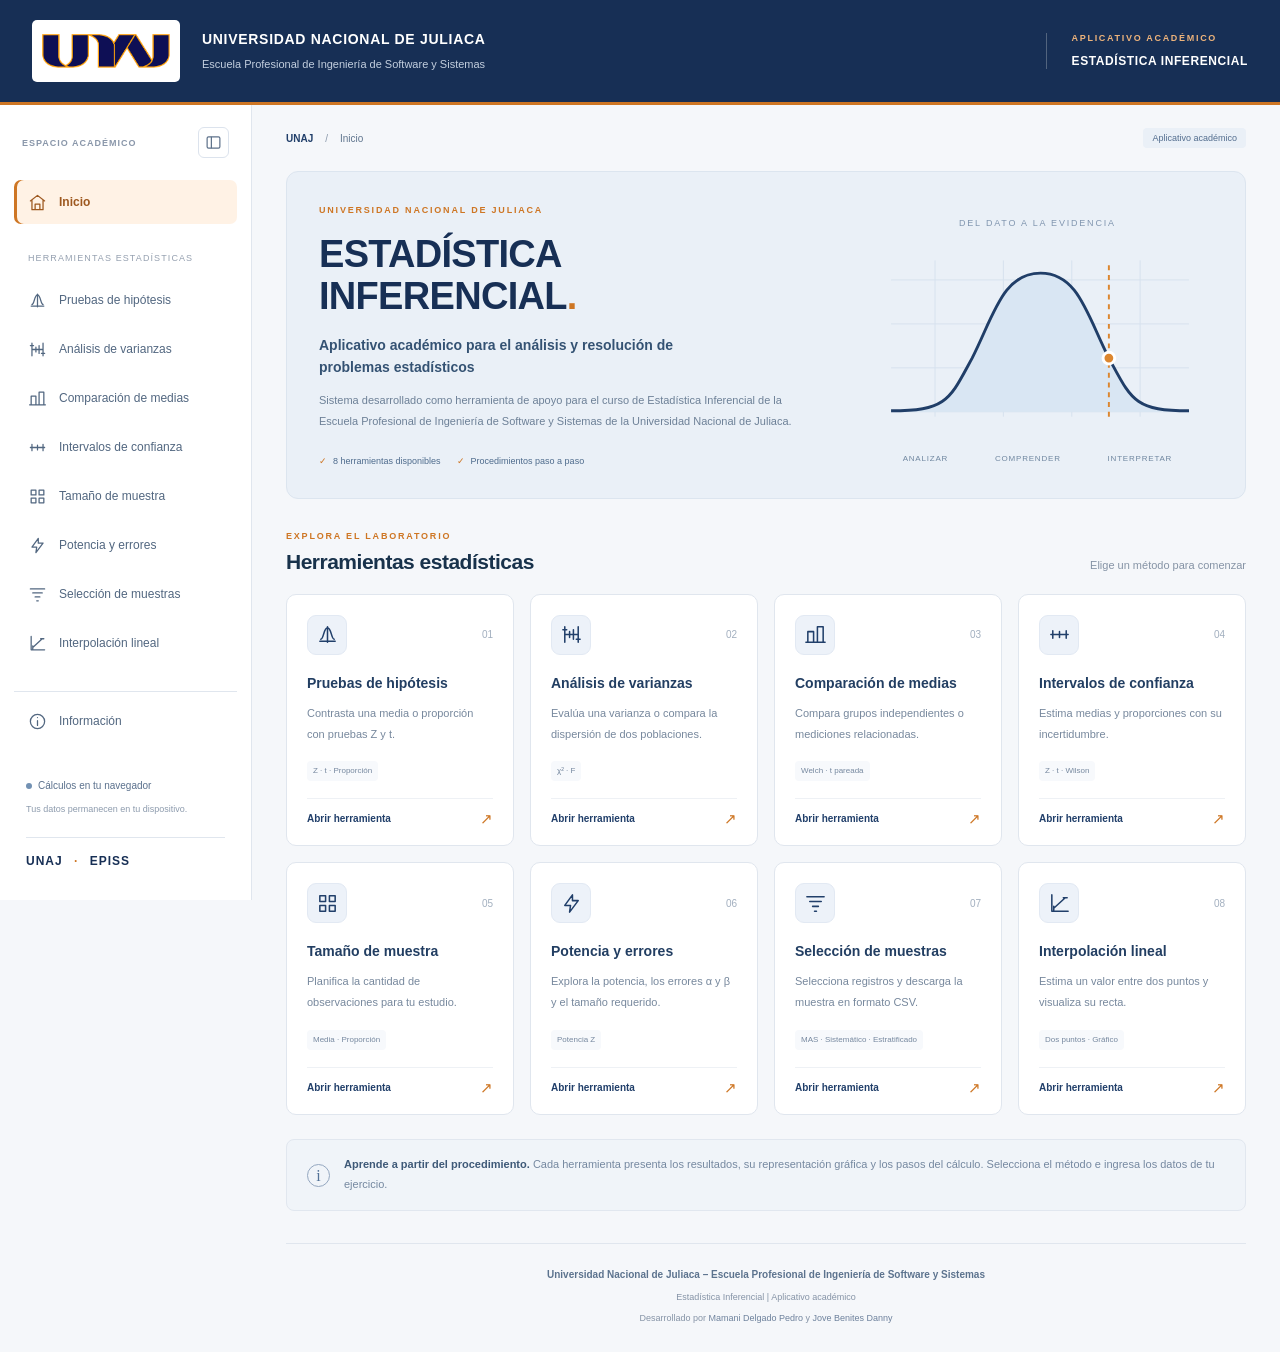
==== commit e072f6ca: "Aplicar identidad UNAJ, inicio académico y navegación responsive sin alterar cálculos" ====
--- a/index.html
+++ b/index.html
@@ -1 +1 @@
-<!doctype html><html lang="es"><head><meta charset="utf-8"><meta name="viewport" content="width=device-width, initial-scale=1"><title>Hipótesis y Muestra — EPISS</title><meta name="description" content="Pruebas Z, t, chi-cuadrado y F, comparación de medias, potencia y muestreo con procedimientos y gráficos."><link rel="icon" href="data:image/svg+xml,%3Csvg xmlns='http://www.w3.org/2000/svg' viewBox='0 0 32 32'%3E%3Crect width='32' height='32' rx='7' fill='%23172f53'/%3E%3Ctext x='7' y='24' fill='%237fe8cd' font-size='25'%3EΣ%3C/text%3E%3C/svg%3E"><link rel="stylesheet" href="estadistica.css"></head><body><aside class="sidebar"><a class="brand" href="./"><b>Σ</b><span>EPISS<small>Laboratorio estadístico</small></span></a><p class="nav-label">HERRAMIENTAS DE ANÁLISIS</p><nav aria-label="Tipo de análisis"><button data-mode="hypothesis" aria-pressed="true"><span>01</span>Prueba de hipótesis</button><button data-mode="variance" aria-pressed="false"><span>02</span>Análisis de varianzas</button><button data-mode="compare" aria-pressed="false"><span>03</span>Comparación de medias</button><button data-mode="interval" aria-pressed="false"><span>04</span>Intervalos de confianza</button><button data-mode="sample" aria-pressed="false"><span>05</span>Tamaño de muestra</button><button data-mode="power" aria-pressed="false"><span>06</span>Potencia y errores</button><button data-mode="sampling" aria-pressed="false"><span>07</span>Selección de muestras</button><a href="interpolacion.html"><span>08</span>Interpolación lineal ↗</a></nav><div class="sidebar-foot"><i></i> Cálculo local y privado<small>Estadística aplicada a sistemas<br>y recursos humanos</small></div></aside><main><header class="topbar"><span>EPISS <span class="muted">/ Herramientas estadísticas</span></span><span class="badge">ESP · Académico</span></header><div class="intro"><p class="eyebrow">HIPÓTESIS Y MUESTRA</p><h1 id="pageTitle">Prueba de hipótesis</h1><p id="pageDescription">Contrasta una media o proporción con evidencia estadística.</p><div class="workflow"><span><b>01</b> Ingresa los datos</span><span><b>02</b> Revisa el cálculo</span><span><b>03</b> Interpreta la evidencia</span></div></div><div class="layout"><section class="card controls"><div class="card-head"><h2 id="formTitle">Configura el problema</h2><button id="example" class="link" type="button">Ejemplo</button></div><form id="form" novalidate><div id="fields"></div><p id="error" role="alert" hidden></p><button class="primary" type="submit">Resolver problema <span>↗</span></button><button class="secondary" id="clear" type="button">Limpiar</button></form><p class="small">Los cálculos se realizan en tu navegador. No se envían tus datos a un servidor.</p></section><section class="results" aria-live="polite"><div class="result-card"><p class="eyebrow" id="resultType">PRUEBA DE UNA MEDIA · t DE STUDENT</p><h2 id="headline">Ingresa los datos</h2><p id="conclusion"></p><div id="metrics" class="metrics"></div></div><section class="card visual"><div class="card-head"><h2 id="graphTitle">Distribución y decisión</h2><button id="print" class="link" type="button">Imprimir / PDF</button></div><svg id="chart" viewBox="0 0 700 280" role="img" aria-label="Gráfico del resultado"></svg><p id="graphNote" class="small"></p><div id="extra"></div></section><section class="card"><h2>Procedimiento paso a paso</h2><ol id="steps"></ol><div id="warnings"></div></section></section></div><section class="guide"><h2>Elige el método adecuado</h2><div><article><h3>Z para una media</h3><p>Cuando conoces la desviación estándar poblacional σ. Requiere normalidad poblacional o una aproximación adecuada por tamaño muestral.</p></article><article><h3>t de Student</h3><p>Cuando σ es desconocida y utilizas la desviación muestral s. En muestras pequeñas, revisa normalidad y valores atípicos.</p></article><article><h3>Una proporción</h3><p>Para éxitos sobre un total. La prueba Z requiere frecuencias esperadas suficientes; el intervalo utiliza Wilson.</p></article><article><h3>Varianzas χ² y F</h3><p>Evalúa dispersión y compara la variabilidad entre dos procesos. Requiere normalidad poblacional e independencia.</p></article><article><h3>Medias y potencia</h3><p>Welch para grupos independientes; t de diferencias para pares. Planifica la potencia Z con un efecto relevante y σ conocida.</p></article><article><h3>Muestreo de bases de datos</h3><p>MAS, sistemático y estratificado. La cobertura de la base, la periodicidad y la asignación influyen en la calidad de la muestra.</p></article></div><p class="small">Alcance: pruebas paramétricas, planificación y selección de muestras. Los intervalos son bilaterales. La calculadora no interpreta enunciados automáticamente: identifica el método e ingresa sus datos.</p><p class="small">Referencias: <a href="https://www.itl.nist.gov/div898/handbook/prc/section2/prc22.htm" target="_blank" rel="noopener">NIST: pruebas de una media</a> · <a href="https://www.itl.nist.gov/div898/handbook/prc/section2/prc241.htm" target="_blank" rel="noopener">NIST: intervalo de Wilson</a> · <a href="https://online.stat.psu.edu/stat506/Lesson02" target="_blank" rel="noopener">Penn State: tamaño de muestra</a></p></section><footer>Hipótesis y Muestra — EPISS <span>Herramienta académica · Resultados numéricos aproximados</span></footer></main><script src="estadistica.js"></script><script src="avanzado.js"></script><script src="avanzado-ui.js"></script><script src="interfaz.js"></script></body></html>
+<!doctype html><html lang="es"><head><meta charset="utf-8"><meta name="viewport" content="width=device-width, initial-scale=1"><title>Estadística Inferencial | UNAJ</title><meta name="description" content="Pruebas Z, t, chi-cuadrado y F, comparación de medias, potencia y muestreo con procedimientos y gráficos."><link rel="icon" href="logo-unaj.svg"><link rel="stylesheet" href="estadistica.css"><link rel="stylesheet" href="unaj.css"></head><body class="unaj-app"><a class="skip-link" href="#mainContent">Saltar al contenido</a><header class="institution-header"><a class="university" href="./#home"><span class="logo-box"><img src="logo-unaj.svg" alt="Logotipo de la Universidad Nacional de Juliaca" width="382" height="101"></span><span class="university-name">UNIVERSIDAD NACIONAL DE JULIACA<small>Escuela Profesional de Ingeniería de Software y Sistemas</small></span></a><div class="course-mark"><span>APLICATIVO ACADÉMICO</span><strong>ESTADÍSTICA INFERENCIAL</strong></div></header><aside class="sidebar" id="sidebar"><div class="sidebar-heading"><span>ESPACIO ACADÉMICO</span><button id="collapseNav" type="button" aria-label="Contraer menú" aria-expanded="true" aria-controls="sidebar"><svg viewBox="0 0 24 24" fill="none" stroke="currentColor" stroke-width="1.7" aria-hidden="true"><rect x="3" y="4" width="18" height="16" rx="2"/><path d="M9 4v16"/></svg></button></div><nav aria-label="Navegación principal"><a href="./#home" data-page="home" title="Inicio"><svg viewBox="0 0 24 24" fill="none" stroke="currentColor" stroke-width="1.6" stroke-linecap="round" stroke-linejoin="round" aria-hidden="true"><path d="M3 10 12 3l9 7M5 9v12h14V9M9 21v-7h6v7"/></svg><span>Inicio</span></a><p class="nav-label">HERRAMIENTAS ESTADÍSTICAS</p><button data-mode="hypothesis" aria-pressed="false" title="Pruebas de hipótesis"><svg viewBox="0 0 24 24" fill="none" stroke="currentColor" stroke-width="1.6" stroke-linecap="round" stroke-linejoin="round" aria-hidden="true"><path d="M4 19h16M5 17c3 0 3-12 7-12s4 12 7 12M12 4v16"/></svg><span>Pruebas de hipótesis</span></button><button data-mode="variance" aria-pressed="false" title="Análisis de varianzas"><svg viewBox="0 0 24 24" fill="none" stroke="currentColor" stroke-width="1.6" stroke-linecap="round" stroke-linejoin="round" aria-hidden="true"><path d="M5 4v16M19 4v16M3 7h4M17 17h4M5 12h14M10 9v6M14 7v10"/></svg><span>Análisis de varianzas</span></button><button data-mode="compare" aria-pressed="false" title="Comparación de medias"><svg viewBox="0 0 24 24" fill="none" stroke="currentColor" stroke-width="1.6" stroke-linecap="round" stroke-linejoin="round" aria-hidden="true"><path d="M4 20V9h6v11M14 20V4h6v16M2 20h20"/></svg><span>Comparación de medias</span></button><button data-mode="interval" aria-pressed="false" title="Intervalos de confianza"><svg viewBox="0 0 24 24" fill="none" stroke="currentColor" stroke-width="1.6" stroke-linecap="round" stroke-linejoin="round" aria-hidden="true"><path d="M3 12h18M5 8v8M19 8v8M12 9v6"/></svg><span>Intervalos de confianza</span></button><button data-mode="sample" aria-pressed="false" title="Tamaño de muestra"><svg viewBox="0 0 24 24" fill="none" stroke="currentColor" stroke-width="1.6" stroke-linecap="round" stroke-linejoin="round" aria-hidden="true"><path d="M4 4h6v6H4zM14 4h6v6h-6zM4 14h6v6H4zM14 14h6v6h-6z"/></svg><span>Tamaño de muestra</span></button><button data-mode="power" aria-pressed="false" title="Potencia y errores"><svg viewBox="0 0 24 24" fill="none" stroke="currentColor" stroke-width="1.6" stroke-linecap="round" stroke-linejoin="round" aria-hidden="true"><path d="m13 3-8 11h6l-1 7 9-12h-6z"/></svg><span>Potencia y errores</span></button><button data-mode="sampling" aria-pressed="false" title="Selección de muestras"><svg viewBox="0 0 24 24" fill="none" stroke="currentColor" stroke-width="1.6" stroke-linecap="round" stroke-linejoin="round" aria-hidden="true"><path d="M3 5h18M6 10h12M9 15h6M11 20h2"/></svg><span>Selección de muestras</span></button><a href="interpolacion.html"  title="Interpolación lineal"><svg viewBox="0 0 24 24" fill="none" stroke="currentColor" stroke-width="1.6" stroke-linecap="round" stroke-linejoin="round" aria-hidden="true"><path d="M4 3v17h17M6 17 18 6M6 15v4M16 6h4"/></svg><span>Interpolación lineal</span></a><a class="info-nav" href="./#info" data-page="info" title="Información"><svg viewBox="0 0 24 24" fill="none" stroke="currentColor" stroke-width="1.6" stroke-linecap="round" stroke-linejoin="round" aria-hidden="true"><circle cx="12" cy="12" r="9"/><path d="M12 11v6M12 7h.01"/></svg><span>Información</span></a></nav><div class="sidebar-foot"><span class="privacy-dot"></span><span>Cálculos en tu navegador</span><small>Tus datos permanecen en tu dispositivo.</small><p>UNAJ <span>·</span> EPISS</p></div></aside><main id="mainContent"><div class="breadcrumb"><span>UNAJ</span><span aria-hidden="true">/</span><span id="currentSection">Inicio</span><span class="local-badge">Aplicativo académico</span></div><section id="homeView" aria-labelledby="homeTitle"><div class="home-hero"><div class="hero-copy"><p class="eyebrow">UNIVERSIDAD NACIONAL DE JULIACA</p><h1 id="homeTitle" tabindex="-1">ESTADÍSTICA<br>INFERENCIAL<span class="orange-dot">.</span></h1><p class="hero-subtitle">Aplicativo académico para el análisis y resolución de problemas estadísticos</p><p class="hero-description">Sistema desarrollado como herramienta de apoyo para el curso de Estadística Inferencial de la Escuela Profesional de Ingeniería de Software y Sistemas de la Universidad Nacional de Juliaca.</p><div class="hero-tags"><span>8 herramientas disponibles</span><span>Procedimientos paso a paso</span></div></div><div class="hero-visual" aria-hidden="true"><div class="visual-kicker">DEL DATO A LA EVIDENCIA</div><svg viewBox="0 0 350 215" fill="none"><path d="M25 45H330M25 90H330M25 135H330M25 180H330M70 25V185M140 25V185M210 25V185M280 25V185" stroke="#d7e2ee" stroke-width="1"/><path d="M25 179C83 179 85 167 108 125C130 82 139 38 178 38C217 38 226 82 248 125C271 167 273 179 330 179L330 180H25Z" fill="#d9e6f3"/><path d="M25 179C83 179 85 167 108 125C130 82 139 38 178 38C217 38 226 82 248 125C271 167 273 179 330 179" stroke="#203e68" stroke-width="3"/><path d="M248 30V185" stroke="#dc862f" stroke-width="2" stroke-dasharray="5 5"/><circle cx="248" cy="125" r="6" fill="#dc862f" stroke="white" stroke-width="3"/></svg><div class="visual-caption"><span>ANALIZAR</span><span>COMPRENDER</span><span>INTERPRETAR</span></div></div></div><div class="section-heading"><div><p class="eyebrow">EXPLORA EL LABORATORIO</p><h2>Herramientas estadísticas</h2></div><p>Elige un método para comenzar</p></div><div class="tool-grid"><article class="tool-card"><div class="tool-top"><span class="tool-icon"><svg viewBox="0 0 24 24" fill="none" stroke="currentColor" stroke-width="1.6" stroke-linecap="round" stroke-linejoin="round" aria-hidden="true"><path d="M4 19h16M5 17c3 0 3-12 7-12s4 12 7 12M12 4v16"/></svg></span><span class="tool-number">01</span></div><h3>Pruebas de hipótesis</h3><p>Contrasta una media o proporción con pruebas Z y t.</p><span class="method-tag">Z · t · Proporción</span><a href="#hypothesis" data-open="hypothesis" class="open-tool" aria-label="Abrir herramienta: Pruebas de hipótesis">Abrir herramienta <span aria-hidden="true">↗</span></a></article><article class="tool-card"><div class="tool-top"><span class="tool-icon"><svg viewBox="0 0 24 24" fill="none" stroke="currentColor" stroke-width="1.6" stroke-linecap="round" stroke-linejoin="round" aria-hidden="true"><path d="M5 4v16M19 4v16M3 7h4M17 17h4M5 12h14M10 9v6M14 7v10"/></svg></span><span class="tool-number">02</span></div><h3>Análisis de varianzas</h3><p>Evalúa una varianza o compara la dispersión de dos poblaciones.</p><span class="method-tag">χ² · F</span><a href="#variance" data-open="variance" class="open-tool" aria-label="Abrir herramienta: Análisis de varianzas">Abrir herramienta <span aria-hidden="true">↗</span></a></article><article class="tool-card"><div class="tool-top"><span class="tool-icon"><svg viewBox="0 0 24 24" fill="none" stroke="currentColor" stroke-width="1.6" stroke-linecap="round" stroke-linejoin="round" aria-hidden="true"><path d="M4 20V9h6v11M14 20V4h6v16M2 20h20"/></svg></span><span class="tool-number">03</span></div><h3>Comparación de medias</h3><p>Compara grupos independientes o mediciones relacionadas.</p><span class="method-tag">Welch · t pareada</span><a href="#compare" data-open="compare" class="open-tool" aria-label="Abrir herramienta: Comparación de medias">Abrir herramienta <span aria-hidden="true">↗</span></a></article><article class="tool-card"><div class="tool-top"><span class="tool-icon"><svg viewBox="0 0 24 24" fill="none" stroke="currentColor" stroke-width="1.6" stroke-linecap="round" stroke-linejoin="round" aria-hidden="true"><path d="M3 12h18M5 8v8M19 8v8M12 9v6"/></svg></span><span class="tool-number">04</span></div><h3>Intervalos de confianza</h3><p>Estima medias y proporciones con su incertidumbre.</p><span class="method-tag">Z · t · Wilson</span><a href="#interval" data-open="interval" class="open-tool" aria-label="Abrir herramienta: Intervalos de confianza">Abrir herramienta <span aria-hidden="true">↗</span></a></article><article class="tool-card"><div class="tool-top"><span class="tool-icon"><svg viewBox="0 0 24 24" fill="none" stroke="currentColor" stroke-width="1.6" stroke-linecap="round" stroke-linejoin="round" aria-hidden="true"><path d="M4 4h6v6H4zM14 4h6v6h-6zM4 14h6v6H4zM14 14h6v6h-6z"/></svg></span><span class="tool-number">05</span></div><h3>Tamaño de muestra</h3><p>Planifica la cantidad de observaciones para tu estudio.</p><span class="method-tag">Media · Proporción</span><a href="#sample" data-open="sample" class="open-tool" aria-label="Abrir herramienta: Tamaño de muestra">Abrir herramienta <span aria-hidden="true">↗</span></a></article><article class="tool-card"><div class="tool-top"><span class="tool-icon"><svg viewBox="0 0 24 24" fill="none" stroke="currentColor" stroke-width="1.6" stroke-linecap="round" stroke-linejoin="round" aria-hidden="true"><path d="m13 3-8 11h6l-1 7 9-12h-6z"/></svg></span><span class="tool-number">06</span></div><h3>Potencia y errores</h3><p>Explora la potencia, los errores α y β y el tamaño requerido.</p><span class="method-tag">Potencia Z</span><a href="#power" data-open="power" class="open-tool" aria-label="Abrir herramienta: Potencia y errores">Abrir herramienta <span aria-hidden="true">↗</span></a></article><article class="tool-card"><div class="tool-top"><span class="tool-icon"><svg viewBox="0 0 24 24" fill="none" stroke="currentColor" stroke-width="1.6" stroke-linecap="round" stroke-linejoin="round" aria-hidden="true"><path d="M3 5h18M6 10h12M9 15h6M11 20h2"/></svg></span><span class="tool-number">07</span></div><h3>Selección de muestras</h3><p>Selecciona registros y descarga la muestra en formato CSV.</p><span class="method-tag">MAS · Sistemático · Estratificado</span><a href="#sampling" data-open="sampling" class="open-tool" aria-label="Abrir herramienta: Selección de muestras">Abrir herramienta <span aria-hidden="true">↗</span></a></article><article class="tool-card"><div class="tool-top"><span class="tool-icon"><svg viewBox="0 0 24 24" fill="none" stroke="currentColor" stroke-width="1.6" stroke-linecap="round" stroke-linejoin="round" aria-hidden="true"><path d="M4 3v17h17M6 17 18 6M6 15v4M16 6h4"/></svg></span><span class="tool-number">08</span></div><h3>Interpolación lineal</h3><p>Estima un valor entre dos puntos y visualiza su recta.</p><span class="method-tag">Dos puntos · Gráfico</span><a href="interpolacion.html"  class="open-tool" aria-label="Abrir herramienta: Interpolación lineal">Abrir herramienta <span aria-hidden="true">↗</span></a></article></div><div class="home-note"><span class="note-icon">i</span><p><strong>Aprende a partir del procedimiento.</strong> Cada herramienta presenta los resultados, su representación gráfica y los pasos del cálculo. Selecciona el método e ingresa los datos de tu ejercicio.</p></div></section><section id="infoView" hidden aria-labelledby="infoTitle"><div class="intro"><p class="eyebrow">IDENTIDAD Y DESARROLLO</p><h1 id="infoTitle" tabindex="-1">Acerca del aplicativo</h1><p>Una herramienta de apoyo para el aprendizaje universitario.</p></div><div class="about-card"><div class="about-identity"><img src="logo-unaj.svg" alt="Logotipo UNAJ" width="382" height="101"><span class="badge">APLICATIVO ACADÉMICO</span><h2>Universidad Nacional de Juliaca</h2><p>Facultad de Ciencias de Ingenierías</p><p>Escuela Profesional de Ingeniería de Software y Sistemas</p></div><div class="about-content"><p class="eyebrow">CURSO</p><h2>Estadística Inferencial</h2><p>Aplicativo académico desarrollado con fines educativos. Reúne herramientas para resolver ejercicios, revisar sus procedimientos e interpretar los resultados estadísticos.</p><div class="authors"><p class="eyebrow">DESARROLLADO POR</p><div><span class="avatar">PM</span><span><strong>Mamani Delgado Pedro</strong><small>Estudiante · Ingeniería de Software y Sistemas</small></span></div><div><span class="avatar">DJ</span><span><strong>Jove Benites Danny</strong><small>Estudiante · Ingeniería de Software y Sistemas</small></span></div></div><p class="small">Los cálculos se realizan localmente en el navegador. Consulta los supuestos de cada método antes de interpretar sus resultados.</p></div></div></section><section id="toolView" hidden><div class="intro"><p class="eyebrow">LABORATORIO DE ESTADÍSTICA</p><h1 id="pageTitle" tabindex="-1">Prueba de hipótesis</h1><p id="pageDescription">Contrasta una media o proporción con evidencia estadística.</p><div class="workflow"><span><b>01</b> Ingresa los datos</span><span><b>02</b> Revisa el cálculo</span><span><b>03</b> Interpreta la evidencia</span></div></div><div class="layout"><section class="card controls"><div class="card-head"><h2 id="formTitle">Configura el problema</h2><button id="example" class="link" type="button">Ejemplo</button></div><form id="form" novalidate><div id="fields"></div><p id="error" role="alert" hidden></p><button class="primary" type="submit">CALCULAR <span aria-hidden="true">↗</span></button><button class="secondary" id="clear" type="button">LIMPIAR</button></form><p class="small">Los cálculos se realizan en tu navegador. No se envían tus datos a un servidor.</p></section><section class="results" aria-live="polite"><div class="result-card"><p class="eyebrow" id="resultType">PRUEBA DE UNA MEDIA · t DE STUDENT</p><h2 id="headline">Ingresa los datos</h2><p id="conclusion"></p><div id="metrics" class="metrics"></div></div><section class="card visual"><div class="card-head"><h2 id="graphTitle">Distribución y decisión</h2><button id="print" class="link" type="button">Imprimir / PDF</button></div><svg id="chart" viewBox="0 0 700 280" role="img" aria-label="Gráfico del resultado"></svg><p id="graphNote" class="small"></p><div id="extra"></div></section><section class="card"><h2>Procedimiento paso a paso</h2><ol id="steps"></ol><div id="warnings"></div></section></section></div><section class="guide"><h2>Elige el método adecuado</h2><div><article><h3>Z para una media</h3><p>Cuando conoces la desviación estándar poblacional σ. Requiere normalidad poblacional o una aproximación adecuada por tamaño muestral.</p></article><article><h3>t de Student</h3><p>Cuando σ es desconocida y utilizas la desviación muestral s. En muestras pequeñas, revisa normalidad y valores atípicos.</p></article><article><h3>Una proporción</h3><p>Para éxitos sobre un total. La prueba Z requiere frecuencias esperadas suficientes; el intervalo utiliza Wilson.</p></article><article><h3>Varianzas χ² y F</h3><p>Evalúa dispersión y compara la variabilidad entre dos procesos. Requiere normalidad poblacional e independencia.</p></article><article><h3>Medias y potencia</h3><p>Welch para grupos independientes; t de diferencias para pares. Planifica la potencia Z con un efecto relevante y σ conocida.</p></article><article><h3>Muestreo de bases de datos</h3><p>MAS, sistemático y estratificado. La cobertura de la base, la periodicidad y la asignación influyen en la calidad de la muestra.</p></article></div><p class="small">Alcance: pruebas paramétricas, planificación y selección de muestras. Los intervalos son bilaterales. La calculadora no interpreta enunciados automáticamente: identifica el método e ingresa sus datos.</p><p class="small">Referencias: <a href="https://www.itl.nist.gov/div898/handbook/prc/section2/prc22.htm" target="_blank" rel="noopener">NIST: pruebas de una media</a> · <a href="https://www.itl.nist.gov/div898/handbook/prc/section2/prc241.htm" target="_blank" rel="noopener">NIST: intervalo de Wilson</a> · <a href="https://online.stat.psu.edu/stat506/Lesson02" target="_blank" rel="noopener">Penn State: tamaño de muestra</a></p></section></section><footer class="institution-footer"><strong>Universidad Nacional de Juliaca – Escuela Profesional de Ingeniería de Software y Sistemas</strong><span>Estadística Inferencial | Aplicativo académico</span><span>Desarrollado por <b>Mamani Delgado Pedro</b> y <b>Jove Benites Danny</b></span></footer></main><script src="estadistica.js"></script><script src="avanzado.js"></script><script src="avanzado-ui.js"></script><script src="interfaz.js"></script><script src="unaj.js"></script></body></html>
--- a/unaj.css
+++ b/unaj.css
@@ -0,0 +1,16 @@
+/* Capa institucional compartida. Las calculadoras conservan su motor original. */
+:root{--navy:#172f55;--blue:#213f6a;--orange:#ce7624;--orange-pale:#fff2e5;--teal:#213f6a;--border:#e0e6ee;font-family:Inter,"Segoe UI",Arial,sans-serif;background:#f5f7fa;color:#263b56}body{--sidebar-width:252px;--header-height:105px}.skip-link{position:fixed;left:16px;top:-100px;z-index:30;background:white;padding:12px}.skip-link:focus{top:8px}.institution-header{height:var(--header-height);position:relative;z-index:10;background:var(--navy);color:white;border-bottom:3px solid var(--orange);display:flex;align-items:center;justify-content:space-between;padding:20px 32px;gap:24px}.university{display:flex;align-items:center;gap:22px;color:white;text-decoration:none}.logo-box{display:flex;align-items:center;justify-content:center;flex-shrink:0;background:#fff;border-radius:5px;padding:12px 10px;width:148px;height:62px}.logo-box img{width:128px;height:auto;display:block}.university-name{font-size:14px;font-weight:650;letter-spacing:.7px;line-height:1.5}.university-name small{display:block;font-size:11px;letter-spacing:0;font-weight:400;color:#c3cfdf;margin-top:6px}.course-mark{border-left:1px solid #52647e;padding-left:25px;flex-shrink:0}.course-mark span{display:block;color:#edb37b;font-size:9px;font-weight:650;letter-spacing:1.7px;margin-bottom:8px}.course-mark strong{font-size:12px;letter-spacing:.6px}.sidebar{top:var(--header-height);width:var(--sidebar-width);background:#fff;color:var(--blue);border-right:1px solid var(--border);padding:22px 14px 18px;overflow-y:auto;height:calc(100dvh - var(--header-height));position:absolute;min-height:740px}.sidebar-heading{display:flex;align-items:center;justify-content:space-between;padding:0 8px 22px;font-size:9px;font-weight:700;letter-spacing:1px;color:#8a97aa}.sidebar-heading button{border:1px solid #dce3ed;border-radius:6px;color:#5d718a;background:white;display:grid;place-items:center;padding:6px}.sidebar-heading svg{width:17px;height:17px}nav{gap:5px}nav button,nav a{font-size:12px;color:#526780;padding:12px 14px;gap:12px;font-weight:500;border-radius:7px;min-height:44px;white-space:normal}nav svg{height:19px;width:19px;flex-shrink:0}nav span{font-size:inherit;opacity:1}nav button:hover,nav a:hover{background:#f2f5fa;color:var(--blue)}nav button[aria-pressed=true],nav a[aria-current=page]{color:#9d581f;background:var(--orange-pale);box-shadow:inset 3px 0 var(--orange);font-weight:650}nav .nav-label{color:#95a0b0;font-size:9px;letter-spacing:1.1px;margin:24px 14px 10px}nav .info-nav{margin-top:21px;border-top:1px solid var(--border);border-radius:0;padding-top:20px}.sidebar-foot{padding:24px 12px 0;color:#5b718d;margin-top:auto;font-size:10px;line-height:1.5}.privacy-dot{display:inline-block;width:6px;height:6px;background:#7291b3;border-radius:50%;margin-right:6px}.sidebar-foot small{color:#8d9bad;font-size:9px;margin:8px 0 20px}.sidebar-foot p{padding-top:14px;border-top:1px solid var(--border);font-size:12px;font-weight:650;letter-spacing:1px;color:var(--navy)}.sidebar-foot p span{color:var(--orange);padding:0 7px}main{margin-left:var(--sidebar-width);padding:0 34px;max-width:1800px;min-height:calc(100dvh - var(--header-height))}.breadcrumb{display:flex;gap:12px;align-items:center;padding:23px 0;color:#8a98aa;font-size:10px}.breadcrumb>span:first-child{font-weight:700;color:var(--blue)}.breadcrumb a{color:var(--blue);text-decoration:none}.breadcrumb #currentSection{color:#60758e}.local-badge{margin-left:auto;padding:5px 9px;background:#eaf0f7;border-radius:4px;font-size:9px;color:#526d8e}.home-hero{display:grid;grid-template-columns:1.4fr 1fr;background:#eaf0f7;border:1px solid #dce5ef;border-radius:12px;overflow:hidden;min-height:323px}.hero-copy{padding:32px}.eyebrow{color:var(--orange);font-size:9px;letter-spacing:1.8px;line-height:1.5}.hero-copy h1{font-size:38px;line-height:1.12;letter-spacing:-.7px;color:var(--navy);margin:15px 0}.orange-dot{color:var(--orange)}.hero-subtitle{font-size:14px;font-weight:550;line-height:1.6;color:#345273;max-width:420px;margin:16px 0 12px}.hero-description{font-size:11px;line-height:1.9;color:#6d8097;max-width:500px}.hero-tags{display:flex;flex-wrap:wrap;gap:16px;margin-top:24px;font-size:9px;color:#4e6b8c}.hero-tags span::before{content:'✓';margin-right:6px;color:var(--orange)}.hero-visual{padding:36px 26px 26px 10px;display:flex;flex-direction:column;justify-content:center;min-width:0}.visual-kicker{font-size:9px;letter-spacing:1.8px;color:#8095af;text-align:center}.hero-visual svg{width:100%;margin:8px 0;max-height:210px}.visual-caption{display:flex;justify-content:space-evenly;color:#7087a0;font-size:8px;letter-spacing:.8px}.section-heading{display:flex;justify-content:space-between;align-items:end;margin:31px 0 20px;gap:16px}.section-heading .eyebrow{margin-bottom:6px}.section-heading h2{font-size:21px;letter-spacing:-.5px;margin:0}.section-heading>p{font-size:11px;color:#8593a5;margin:0 0 3px}.tool-grid{display:grid;grid-template-columns:repeat(4,minmax(0,1fr));gap:16px}.tool-card{background:white;border:1px solid var(--border);border-radius:10px;padding:20px;display:flex;flex-direction:column;transition:transform .18s ease,box-shadow .18s ease,border-color .18s ease}.tool-card:hover{transform:translateY(-3px);border-color:#d4b18f;box-shadow:0 7px 22px #233b5810}.tool-top{display:flex;justify-content:space-between;align-items:center;margin-bottom:18px}.tool-icon{display:grid;place-items:center;background:#edf2f9;border:1px solid #e2e9f3;color:var(--blue);border-radius:9px;width:40px;height:40px}.tool-icon svg{width:23px;height:23px}.tool-number{font-size:10px;font-variant-numeric:tabular-nums;color:#a2afbf}.tool-card h3{font-size:14px;color:#223e62;line-height:1.5;margin:0 0 9px}.tool-card>p{font-size:11px;line-height:1.9;color:#77889d;margin:0 0 17px}.method-tag{align-self:start;background:#f7f9fc;color:#76889f;font-size:8px;line-height:1.5;padding:4px 6px;border-radius:4px;margin-top:auto}.open-tool{display:flex;justify-content:space-between;gap:10px;border-top:1px solid #eef1f5;margin-top:17px;padding-top:14px;text-decoration:none;color:var(--blue);font-size:10px;font-weight:600}.open-tool span{color:var(--orange);font-size:15px;line-height:12px}.home-note{display:flex;gap:14px;align-items:center;border:1px solid #e1e7ef;border-radius:8px;padding:15px 20px;margin:24px 0 32px;background:#f0f4f9}.note-icon{flex-shrink:0;width:23px;height:23px;border:1px solid #94a7c0;border-radius:50%;text-align:center;line-height:21px;font-family:serif;color:#537297}.home-note p{font-size:11px;line-height:1.8;color:#7588a0;margin:0}.home-note strong{color:#3e5978}.intro{padding-top:12px;padding-bottom:25px}h1{color:var(--navy);font-size:31px;letter-spacing:-.7px}h1:focus{outline:none}.workflow b{background:#fff0e0;color:#a3662f}.layout{grid-template-columns:minmax(280px,355px) minmax(0,1fr);gap:22px}.card,.result-card{box-shadow:none;border-radius:10px;padding:24px}.card-head h2{font-size:14px}.link,.text-button{color:#9f5d28;font-size:11px}.result-card{background:#eaf1f9;border-top:1px solid #dce4ef;border-left:3px solid var(--orange)}#headline{font-size:27px;color:var(--navy)}#conclusion{font-size:12px;line-height:1.85}.metrics>div{border-top-color:#d2deed}.metrics b{color:var(--navy);font-size:21px}.primary{background:var(--blue);border-color:var(--blue);padding:14px 16px;letter-spacing:1px;font-size:11px;transition:background .18s,transform .18s}.primary:hover{background:#152d50}.primary:active{transform:translateY(1px)}.secondary{font-size:10px;letter-spacing:.5px;border-color:#d7e0eb}.secondary:hover{background:#f1f5f9}.controls label{font-size:11px;margin:17px 0}.controls input,.controls select,.controls textarea{background:#fbfcfe;font-size:12px;padding:12px 10px}.controls input:focus,.controls select:focus,.controls textarea:focus{outline:3px solid #df923226;border-color:#c48b4b}.controls input::placeholder{color:#a0aabc}.controls:has(.has-error){border-color:#c78563}.has-error #error{border-left:3px solid #a34635}.group-label{color:#365b83}.warning{background:#fff8ef;border-color:#dba366;color:#89683c}.guide{margin:28px 0}.guide h2{font-size:14px}.guide a{color:var(--blue)}.institution-footer{display:flex;flex-direction:column;text-align:center;gap:7px;padding:23px 8px 26px;margin-top:26px;line-height:1.6;font-size:9px;color:#8593a6;border-top:1px solid var(--border)}.institution-footer strong{font-size:10px;font-weight:550;color:#5c738e}.institution-footer b{font-weight:500;color:#6d819c}.about-card{display:grid;grid-template-columns:1fr 1.3fr;border:1px solid var(--border);border-radius:12px;background:#fff;overflow:hidden;margin-bottom:70px}.about-identity{display:flex;flex-direction:column;align-items:center;text-align:center;padding:50px 32px;background:#eaf0f7;border-bottom:3px solid var(--orange)}.about-identity img{max-width:230px;width:100%;height:auto;margin:12px 0 36px}.about-identity .badge{margin-bottom:25px;border-color:#d4dfed;background:#fff9f3;color:#a16a34;font-size:8px;letter-spacing:1px}.about-identity h2{font-size:21px;line-height:1.5}.about-identity p{font-size:12px;line-height:1.9;color:#6c8199;margin:4px 0}.about-content{padding:45px 38px}.about-content>h2{font-size:25px;margin-top:12px}.about-content>p:not(.eyebrow){font-size:12px;line-height:1.9;color:#74859b}.authors{border-top:1px solid var(--border);padding-top:24px;margin:28px 0}.authors>div{display:flex;align-items:center;gap:15px;margin:20px 0}.avatar{display:grid;place-items:center;width:40px;height:40px;flex-shrink:0;border-radius:9px;background:#eff3f9;color:#506d94;font-size:12px}.authors strong{font-size:12px;color:#314f72}.authors small{display:block;font-size:10px;margin-top:6px;color:#8a98ab}button:focus-visible,a:focus-visible{outline:3px solid #d99144;outline-offset:3px}.compact-nav{--sidebar-width:78px}.compact-nav .sidebar{padding-inline:10px}.compact-nav .sidebar-heading{padding:0 10px 22px}.compact-nav .sidebar-heading>span,.compact-nav nav span,.compact-nav .nav-label,.compact-nav .sidebar-foot{display:none}.compact-nav nav a,.compact-nav nav button{justify-content:center;padding:13px}.compact-nav .info-nav{margin-top:18px}.compact-nav #collapseNav svg{transform:rotate(180deg)}#homeView:not([hidden]),#infoView:not([hidden]),#toolView:not([hidden]){animation:appear .23s ease}@keyframes appear{from{opacity:.4;transform:translateY(5px)}to{opacity:1;transform:translateY(0)}}
+/* Interpolación: mismos controles y jerarquía institucional. */
+.workspace{display:grid;grid-template-columns:minmax(280px,355px) minmax(0,1fr);gap:22px;align-items:start}.section-top,.graph-head{display:flex;align-items:center;justify-content:space-between;gap:12px;margin-bottom:22px}.section-top h2,.graph-head h2{margin:0}.text-button{border:0;background:none}.inputs fieldset{border:0;padding:0;margin:0 0 10px;min-width:0}.inputs legend{font-size:11px;font-weight:650;color:#4d6889;padding:0}.pair{display:flex;gap:12px}.pair>label{flex:1;min-width:0}.target{border-top:1px solid var(--border);padding-top:4px}.point{display:inline-block;width:7px;height:7px;border-radius:50%;margin-right:6px;vertical-align:middle}.point.blue{background:var(--blue)}.point.green{background:var(--orange)}.hint,.chart-note{font-size:11px;line-height:1.8;color:#7b8fa7}.clear{width:100%}.result{display:flex;justify-content:space-between;gap:20px;background:#eaf1f9;border-left:3px solid var(--orange);padding:24px;border-radius:7px;margin-bottom:25px}.value{font-size:36px;font-weight:650;letter-spacing:-1px;color:var(--navy);overflow-wrap:anywhere}.result #caption{font-size:12px;line-height:1.7;color:#627c99}.result-icon{font:italic 25px Georgia,serif;color:#9db1cc}.legend{font-size:10px;color:#7890aa;white-space:nowrap}.interpolation-page #chart{max-height:350px}.procedure{display:grid;grid-template-columns:1fr 1.2fr;gap:35px;margin-top:22px}.formula{display:flex;align-items:center;gap:10px;font-size:19px;color:var(--navy);margin:24px 0}.fraction{display:inline-flex;flex-direction:column;text-align:center;font-size:16px}.fraction span:first-child{border-bottom:1px solid var(--navy);padding:0 8px 5px}.fraction span:last-child{padding-top:5px}.interpolation-page [aria-invalid=true]{border-color:#b35e4b;background:#fff7f4}
+@media(min-width:1550px){main{padding:0 50px}.home-hero{grid-template-columns:1.3fr 1fr}.hero-copy{padding:42px}.hero-copy h1{font-size:44px}.tool-card{padding:25px}.tool-card h3{font-size:15px}.tool-card>p{font-size:12px}}
+@media(max-width:1200px){body{--sidebar-width:224px}.institution-header{padding-inline:22px}.university-name{font-size:12px}.course-mark strong{font-size:10px}.course-mark{padding-left:18px}.logo-box{width:120px;height:55px}.logo-box img{width:102px}main{padding:0 25px}.tool-grid{grid-template-columns:repeat(2,minmax(0,1fr))}.home-hero{grid-template-columns:1.3fr 1fr}.hero-copy{padding:27px}.hero-copy h1{font-size:33px}.hero-visual{padding-right:16px}.layout,.workspace{grid-template-columns:minmax(255px,310px) minmax(0,1fr);gap:16px}.card,.result-card{padding:19px}.metrics b{font-size:17px}.about-card{grid-template-columns:1fr 1.2fr}.about-content{padding:30px 25px}.about-identity{padding:40px 25px}}
+@media(max-width:960px){.course-mark{display:none}.university-name{font-size:13px}.hero-visual{display:none}.home-hero{grid-template-columns:1fr;min-height:auto}.hero-copy{padding:30px}.hero-copy h1 br{display:none}.hero-copy h1{font-size:30px}.hero-subtitle,.hero-description{max-width:100%}.layout,.workspace{grid-template-columns:1fr}.procedure{grid-template-columns:1fr;gap:12px}.about-card{grid-template-columns:1fr}.about-identity{padding:30px}.about-identity img{max-width:180px;margin:0 0 24px}.about-content{padding:30px}.sidebar{min-height:780px}.metrics b{font-size:21px}}
+@media(max-width:800px){body{--header-height:auto;--sidebar-width:0px}.institution-header{height:auto;min-height:92px;padding:16px 20px}.university{gap:15px}.logo-box{width:96px;height:46px;padding:8px}.logo-box img{width:80px}.university-name{font-size:11px;letter-spacing:.2px}.university-name small{font-size:9px;line-height:1.6;margin-top:4px}.sidebar,.compact-nav .sidebar{position:static;width:100%;height:auto;min-height:0;padding:9px 14px;border-bottom:1px solid var(--border);overflow:visible}.sidebar-heading{display:none}nav{flex-direction:row;overflow:auto;margin:0;gap:5px;padding:3px}nav button,nav a{font-size:10px;white-space:nowrap;gap:7px;min-height:38px;padding:10px;flex-shrink:0}nav svg{width:16px;height:16px}nav .nav-label,.sidebar-foot{display:none}nav .info-nav{border:0;padding:10px;margin:0}main{margin-left:0;padding:0 20px}.compact-nav{--sidebar-width:0px}.compact-nav nav span{display:block}.compact-nav nav button,.compact-nav nav a{padding:10px}.compact-nav .info-nav{margin-top:0}.breadcrumb{padding:20px 0}.tool-grid{gap:14px}.tool-card{padding:20px}.section-heading h2{font-size:19px}.hero-copy h1{font-size:32px}.home-note{margin-bottom:25px}.about-card{margin-bottom:25px}.institution-footer{font-size:9px}.institution-footer strong{font-size:9px}}
+@media(max-width:480px){main{padding:0 15px}.institution-header{padding:14px}.university{gap:12px}.university-name{font-size:9px}.university-name small{font-size:8px;max-width:230px}.logo-box{width:80px;height:42px}.logo-box img{width:66px}.hero-copy{padding:25px 22px}.hero-copy h1{font-size:29px;line-height:1.2}.hero-subtitle{font-size:13px}.hero-tags{gap:12px}.section-heading{display:block}.section-heading>p{margin-top:10px}.tool-grid{grid-template-columns:1fr}.tool-card{padding:22px}.tool-card h3{font-size:16px}.tool-card>p{font-size:12px}.tool-top{margin-bottom:14px}.method-tag{font-size:9px}.open-tool{font-size:12px}.local-badge{font-size:8px}.metrics b{font-size:18px}.result{padding:20px}.graph-head{flex-wrap:wrap}.home-note{align-items:start}h1{font-size:27px}}
+@media(prefers-reduced-motion:reduce){*,*::before,*::after{animation:none!important;transition:none!important;scroll-behavior:auto!important}}
+@media print{.institution-header{display:flex!important;position:static;height:auto;padding:15px;background:white;color:var(--navy);border-bottom:2px solid var(--orange)}.university{color:var(--navy)}.university-name small{color:#526780}.sidebar,.breadcrumb,.home-note,.hero-visual,.skip-link{display:none!important}main{margin:0;padding:0;max-width:none}.institution-footer{display:flex!important}#homeView[hidden],#infoView[hidden],#toolView[hidden]{display:none!important}.tool-grid{grid-template-columns:repeat(2,1fr)}.open-tool{display:none}.institution-footer,.about-card,.tool-card{break-inside:avoid}.unaj-app .intro{display:block;padding:15px 0}.workflow{display:none}.interpolation-page .inputs{display:none}.workspace{display:block}.result-card,.result{print-color-adjust:exact}.procedure{display:block}.course-mark{display:none}}
+
+.chart-axes{font-size:10px;line-height:1.7;color:#7289a3;text-align:center;margin:0 0 12px}.chart-axes:empty{display:none}
+.skip-link:not(:focus){clip-path:inset(50%);width:1px;height:1px;overflow:hidden;white-space:nowrap;padding:0;border:0}
+.hero-copy{min-width:0}.hero-copy h1{overflow-wrap:break-word}
+@media(max-width:960px){.hero-copy h1 br{display:block}}
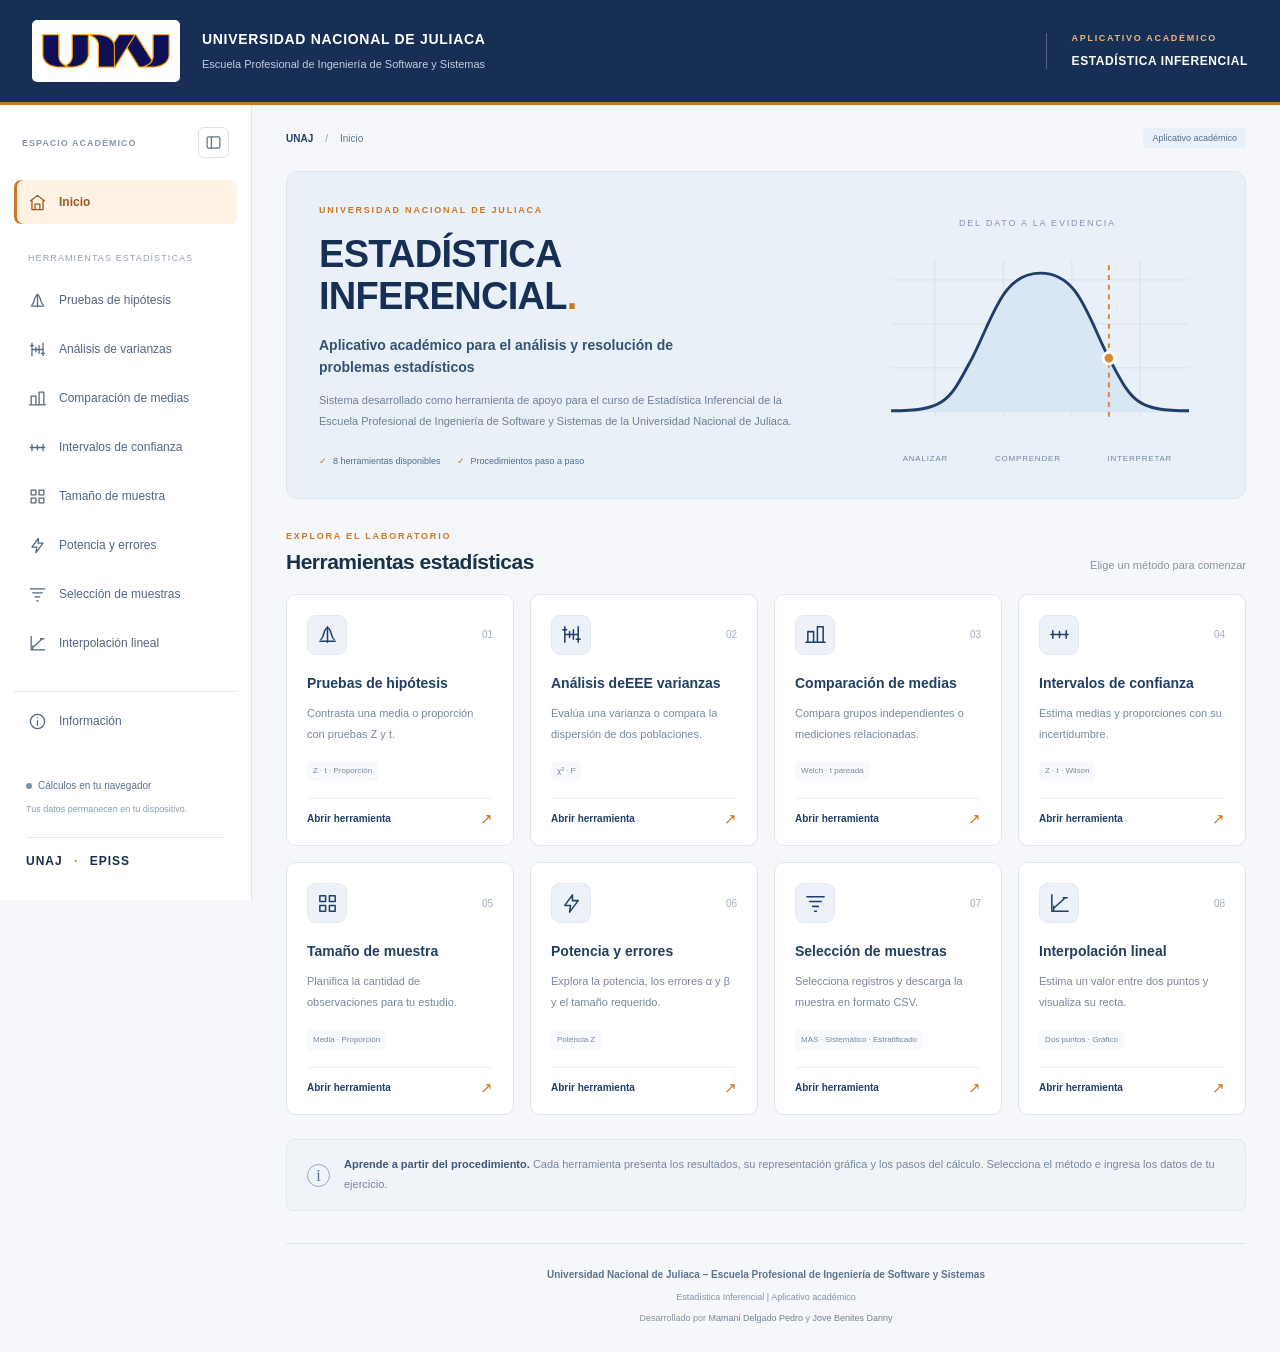
==== commit 6e088838: "añadi los subtitulos" ====
--- a/index.html
+++ b/index.html
@@ -1 +1 @@
-<!doctype html><html lang="es"><head><meta charset="utf-8"><meta name="viewport" content="width=device-width, initial-scale=1"><title>Estadística Inferencial | UNAJ</title><meta name="description" content="Pruebas Z, t, chi-cuadrado y F, comparación de medias, potencia y muestreo con procedimientos y gráficos."><link rel="icon" href="logo-unaj.svg"><link rel="stylesheet" href="estadistica.css"><link rel="stylesheet" href="unaj.css"></head><body class="unaj-app"><a class="skip-link" href="#mainContent">Saltar al contenido</a><header class="institution-header"><a class="university" href="./#home"><span class="logo-box"><img src="logo-unaj.svg" alt="Logotipo de la Universidad Nacional de Juliaca" width="382" height="101"></span><span class="university-name">UNIVERSIDAD NACIONAL DE JULIACA<small>Escuela Profesional de Ingeniería de Software y Sistemas</small></span></a><div class="course-mark"><span>APLICATIVO ACADÉMICO</span><strong>ESTADÍSTICA INFERENCIAL</strong></div></header><aside class="sidebar" id="sidebar"><div class="sidebar-heading"><span>ESPACIO ACADÉMICO</span><button id="collapseNav" type="button" aria-label="Contraer menú" aria-expanded="true" aria-controls="sidebar"><svg viewBox="0 0 24 24" fill="none" stroke="currentColor" stroke-width="1.7" aria-hidden="true"><rect x="3" y="4" width="18" height="16" rx="2"/><path d="M9 4v16"/></svg></button></div><nav aria-label="Navegación principal"><a href="./#home" data-page="home" title="Inicio"><svg viewBox="0 0 24 24" fill="none" stroke="currentColor" stroke-width="1.6" stroke-linecap="round" stroke-linejoin="round" aria-hidden="true"><path d="M3 10 12 3l9 7M5 9v12h14V9M9 21v-7h6v7"/></svg><span>Inicio</span></a><p class="nav-label">HERRAMIENTAS ESTADÍSTICAS</p><button data-mode="hypothesis" aria-pressed="false" title="Pruebas de hipótesis"><svg viewBox="0 0 24 24" fill="none" stroke="currentColor" stroke-width="1.6" stroke-linecap="round" stroke-linejoin="round" aria-hidden="true"><path d="M4 19h16M5 17c3 0 3-12 7-12s4 12 7 12M12 4v16"/></svg><span>Pruebas de hipótesis</span></button><button data-mode="variance" aria-pressed="false" title="Análisis de varianzas"><svg viewBox="0 0 24 24" fill="none" stroke="currentColor" stroke-width="1.6" stroke-linecap="round" stroke-linejoin="round" aria-hidden="true"><path d="M5 4v16M19 4v16M3 7h4M17 17h4M5 12h14M10 9v6M14 7v10"/></svg><span>Análisis de varianzas</span></button><button data-mode="compare" aria-pressed="false" title="Comparación de medias"><svg viewBox="0 0 24 24" fill="none" stroke="currentColor" stroke-width="1.6" stroke-linecap="round" stroke-linejoin="round" aria-hidden="true"><path d="M4 20V9h6v11M14 20V4h6v16M2 20h20"/></svg><span>Comparación de medias</span></button><button data-mode="interval" aria-pressed="false" title="Intervalos de confianza"><svg viewBox="0 0 24 24" fill="none" stroke="currentColor" stroke-width="1.6" stroke-linecap="round" stroke-linejoin="round" aria-hidden="true"><path d="M3 12h18M5 8v8M19 8v8M12 9v6"/></svg><span>Intervalos de confianza</span></button><button data-mode="sample" aria-pressed="false" title="Tamaño de muestra"><svg viewBox="0 0 24 24" fill="none" stroke="currentColor" stroke-width="1.6" stroke-linecap="round" stroke-linejoin="round" aria-hidden="true"><path d="M4 4h6v6H4zM14 4h6v6h-6zM4 14h6v6H4zM14 14h6v6h-6z"/></svg><span>Tamaño de muestra</span></button><button data-mode="power" aria-pressed="false" title="Potencia y errores"><svg viewBox="0 0 24 24" fill="none" stroke="currentColor" stroke-width="1.6" stroke-linecap="round" stroke-linejoin="round" aria-hidden="true"><path d="m13 3-8 11h6l-1 7 9-12h-6z"/></svg><span>Potencia y errores</span></button><button data-mode="sampling" aria-pressed="false" title="Selección de muestras"><svg viewBox="0 0 24 24" fill="none" stroke="currentColor" stroke-width="1.6" stroke-linecap="round" stroke-linejoin="round" aria-hidden="true"><path d="M3 5h18M6 10h12M9 15h6M11 20h2"/></svg><span>Selección de muestras</span></button><a href="interpolacion.html"  title="Interpolación lineal"><svg viewBox="0 0 24 24" fill="none" stroke="currentColor" stroke-width="1.6" stroke-linecap="round" stroke-linejoin="round" aria-hidden="true"><path d="M4 3v17h17M6 17 18 6M6 15v4M16 6h4"/></svg><span>Interpolación lineal</span></a><a class="info-nav" href="./#info" data-page="info" title="Información"><svg viewBox="0 0 24 24" fill="none" stroke="currentColor" stroke-width="1.6" stroke-linecap="round" stroke-linejoin="round" aria-hidden="true"><circle cx="12" cy="12" r="9"/><path d="M12 11v6M12 7h.01"/></svg><span>Información</span></a></nav><div class="sidebar-foot"><span class="privacy-dot"></span><span>Cálculos en tu navegador</span><small>Tus datos permanecen en tu dispositivo.</small><p>UNAJ <span>·</span> EPISS</p></div></aside><main id="mainContent"><div class="breadcrumb"><span>UNAJ</span><span aria-hidden="true">/</span><span id="currentSection">Inicio</span><span class="local-badge">Aplicativo académico</span></div><section id="homeView" aria-labelledby="homeTitle"><div class="home-hero"><div class="hero-copy"><p class="eyebrow">UNIVERSIDAD NACIONAL DE JULIACA</p><h1 id="homeTitle" tabindex="-1">ESTADÍSTICA<br>INFERENCIAL<span class="orange-dot">.</span></h1><p class="hero-subtitle">Aplicativo académico para el análisis y resolución de problemas estadísticos</p><p class="hero-description">Sistema desarrollado como herramienta de apoyo para el curso de Estadística Inferencial de la Escuela Profesional de Ingeniería de Software y Sistemas de la Universidad Nacional de Juliaca.</p><div class="hero-tags"><span>8 herramientas disponibles</span><span>Procedimientos paso a paso</span></div></div><div class="hero-visual" aria-hidden="true"><div class="visual-kicker">DEL DATO A LA EVIDENCIA</div><svg viewBox="0 0 350 215" fill="none"><path d="M25 45H330M25 90H330M25 135H330M25 180H330M70 25V185M140 25V185M210 25V185M280 25V185" stroke="#d7e2ee" stroke-width="1"/><path d="M25 179C83 179 85 167 108 125C130 82 139 38 178 38C217 38 226 82 248 125C271 167 273 179 330 179L330 180H25Z" fill="#d9e6f3"/><path d="M25 179C83 179 85 167 108 125C130 82 139 38 178 38C217 38 226 82 248 125C271 167 273 179 330 179" stroke="#203e68" stroke-width="3"/><path d="M248 30V185" stroke="#dc862f" stroke-width="2" stroke-dasharray="5 5"/><circle cx="248" cy="125" r="6" fill="#dc862f" stroke="white" stroke-width="3"/></svg><div class="visual-caption"><span>ANALIZAR</span><span>COMPRENDER</span><span>INTERPRETAR</span></div></div></div><div class="section-heading"><div><p class="eyebrow">EXPLORA EL LABORATORIO</p><h2>Herramientas estadísticas</h2></div><p>Elige un método para comenzar</p></div><div class="tool-grid"><article class="tool-card"><div class="tool-top"><span class="tool-icon"><svg viewBox="0 0 24 24" fill="none" stroke="currentColor" stroke-width="1.6" stroke-linecap="round" stroke-linejoin="round" aria-hidden="true"><path d="M4 19h16M5 17c3 0 3-12 7-12s4 12 7 12M12 4v16"/></svg></span><span class="tool-number">01</span></div><h3>Pruebas de hipótesis</h3><p>Contrasta una media o proporción con pruebas Z y t.</p><span class="method-tag">Z · t · Proporción</span><a href="#hypothesis" data-open="hypothesis" class="open-tool" aria-label="Abrir herramienta: Pruebas de hipótesis">Abrir herramienta <span aria-hidden="true">↗</span></a></article><article class="tool-card"><div class="tool-top"><span class="tool-icon"><svg viewBox="0 0 24 24" fill="none" stroke="currentColor" stroke-width="1.6" stroke-linecap="round" stroke-linejoin="round" aria-hidden="true"><path d="M5 4v16M19 4v16M3 7h4M17 17h4M5 12h14M10 9v6M14 7v10"/></svg></span><span class="tool-number">02</span></div><h3>Análisis de varianzas</h3><p>Evalúa una varianza o compara la dispersión de dos poblaciones.</p><span class="method-tag">χ² · F</span><a href="#variance" data-open="variance" class="open-tool" aria-label="Abrir herramienta: Análisis de varianzas">Abrir herramienta <span aria-hidden="true">↗</span></a></article><article class="tool-card"><div class="tool-top"><span class="tool-icon"><svg viewBox="0 0 24 24" fill="none" stroke="currentColor" stroke-width="1.6" stroke-linecap="round" stroke-linejoin="round" aria-hidden="true"><path d="M4 20V9h6v11M14 20V4h6v16M2 20h20"/></svg></span><span class="tool-number">03</span></div><h3>Comparación de medias</h3><p>Compara grupos independientes o mediciones relacionadas.</p><span class="method-tag">Welch · t pareada</span><a href="#compare" data-open="compare" class="open-tool" aria-label="Abrir herramienta: Comparación de medias">Abrir herramienta <span aria-hidden="true">↗</span></a></article><article class="tool-card"><div class="tool-top"><span class="tool-icon"><svg viewBox="0 0 24 24" fill="none" stroke="currentColor" stroke-width="1.6" stroke-linecap="round" stroke-linejoin="round" aria-hidden="true"><path d="M3 12h18M5 8v8M19 8v8M12 9v6"/></svg></span><span class="tool-number">04</span></div><h3>Intervalos de confianza</h3><p>Estima medias y proporciones con su incertidumbre.</p><span class="method-tag">Z · t · Wilson</span><a href="#interval" data-open="interval" class="open-tool" aria-label="Abrir herramienta: Intervalos de confianza">Abrir herramienta <span aria-hidden="true">↗</span></a></article><article class="tool-card"><div class="tool-top"><span class="tool-icon"><svg viewBox="0 0 24 24" fill="none" stroke="currentColor" stroke-width="1.6" stroke-linecap="round" stroke-linejoin="round" aria-hidden="true"><path d="M4 4h6v6H4zM14 4h6v6h-6zM4 14h6v6H4zM14 14h6v6h-6z"/></svg></span><span class="tool-number">05</span></div><h3>Tamaño de muestra</h3><p>Planifica la cantidad de observaciones para tu estudio.</p><span class="method-tag">Media · Proporción</span><a href="#sample" data-open="sample" class="open-tool" aria-label="Abrir herramienta: Tamaño de muestra">Abrir herramienta <span aria-hidden="true">↗</span></a></article><article class="tool-card"><div class="tool-top"><span class="tool-icon"><svg viewBox="0 0 24 24" fill="none" stroke="currentColor" stroke-width="1.6" stroke-linecap="round" stroke-linejoin="round" aria-hidden="true"><path d="m13 3-8 11h6l-1 7 9-12h-6z"/></svg></span><span class="tool-number">06</span></div><h3>Potencia y errores</h3><p>Explora la potencia, los errores α y β y el tamaño requerido.</p><span class="method-tag">Potencia Z</span><a href="#power" data-open="power" class="open-tool" aria-label="Abrir herramienta: Potencia y errores">Abrir herramienta <span aria-hidden="true">↗</span></a></article><article class="tool-card"><div class="tool-top"><span class="tool-icon"><svg viewBox="0 0 24 24" fill="none" stroke="currentColor" stroke-width="1.6" stroke-linecap="round" stroke-linejoin="round" aria-hidden="true"><path d="M3 5h18M6 10h12M9 15h6M11 20h2"/></svg></span><span class="tool-number">07</span></div><h3>Selección de muestras</h3><p>Selecciona registros y descarga la muestra en formato CSV.</p><span class="method-tag">MAS · Sistemático · Estratificado</span><a href="#sampling" data-open="sampling" class="open-tool" aria-label="Abrir herramienta: Selección de muestras">Abrir herramienta <span aria-hidden="true">↗</span></a></article><article class="tool-card"><div class="tool-top"><span class="tool-icon"><svg viewBox="0 0 24 24" fill="none" stroke="currentColor" stroke-width="1.6" stroke-linecap="round" stroke-linejoin="round" aria-hidden="true"><path d="M4 3v17h17M6 17 18 6M6 15v4M16 6h4"/></svg></span><span class="tool-number">08</span></div><h3>Interpolación lineal</h3><p>Estima un valor entre dos puntos y visualiza su recta.</p><span class="method-tag">Dos puntos · Gráfico</span><a href="interpolacion.html"  class="open-tool" aria-label="Abrir herramienta: Interpolación lineal">Abrir herramienta <span aria-hidden="true">↗</span></a></article></div><div class="home-note"><span class="note-icon">i</span><p><strong>Aprende a partir del procedimiento.</strong> Cada herramienta presenta los resultados, su representación gráfica y los pasos del cálculo. Selecciona el método e ingresa los datos de tu ejercicio.</p></div></section><section id="infoView" hidden aria-labelledby="infoTitle"><div class="intro"><p class="eyebrow">IDENTIDAD Y DESARROLLO</p><h1 id="infoTitle" tabindex="-1">Acerca del aplicativo</h1><p>Una herramienta de apoyo para el aprendizaje universitario.</p></div><div class="about-card"><div class="about-identity"><img src="logo-unaj.svg" alt="Logotipo UNAJ" width="382" height="101"><span class="badge">APLICATIVO ACADÉMICO</span><h2>Universidad Nacional de Juliaca</h2><p>Facultad de Ciencias de Ingenierías</p><p>Escuela Profesional de Ingeniería de Software y Sistemas</p></div><div class="about-content"><p class="eyebrow">CURSO</p><h2>Estadística Inferencial</h2><p>Aplicativo académico desarrollado con fines educativos. Reúne herramientas para resolver ejercicios, revisar sus procedimientos e interpretar los resultados estadísticos.</p><div class="authors"><p class="eyebrow">DESARROLLADO POR</p><div><span class="avatar">PM</span><span><strong>Mamani Delgado Pedro</strong><small>Estudiante · Ingeniería de Software y Sistemas</small></span></div><div><span class="avatar">DJ</span><span><strong>Jove Benites Danny</strong><small>Estudiante · Ingeniería de Software y Sistemas</small></span></div></div><p class="small">Los cálculos se realizan localmente en el navegador. Consulta los supuestos de cada método antes de interpretar sus resultados.</p></div></div></section><section id="toolView" hidden><div class="intro"><p class="eyebrow">LABORATORIO DE ESTADÍSTICA</p><h1 id="pageTitle" tabindex="-1">Prueba de hipótesis</h1><p id="pageDescription">Contrasta una media o proporción con evidencia estadística.</p><div class="workflow"><span><b>01</b> Ingresa los datos</span><span><b>02</b> Revisa el cálculo</span><span><b>03</b> Interpreta la evidencia</span></div></div><div class="layout"><section class="card controls"><div class="card-head"><h2 id="formTitle">Configura el problema</h2><button id="example" class="link" type="button">Ejemplo</button></div><form id="form" novalidate><div id="fields"></div><p id="error" role="alert" hidden></p><button class="primary" type="submit">CALCULAR <span aria-hidden="true">↗</span></button><button class="secondary" id="clear" type="button">LIMPIAR</button></form><p class="small">Los cálculos se realizan en tu navegador. No se envían tus datos a un servidor.</p></section><section class="results" aria-live="polite"><div class="result-card"><p class="eyebrow" id="resultType">PRUEBA DE UNA MEDIA · t DE STUDENT</p><h2 id="headline">Ingresa los datos</h2><p id="conclusion"></p><div id="metrics" class="metrics"></div></div><section class="card visual"><div class="card-head"><h2 id="graphTitle">Distribución y decisión</h2><button id="print" class="link" type="button">Imprimir / PDF</button></div><svg id="chart" viewBox="0 0 700 280" role="img" aria-label="Gráfico del resultado"></svg><p id="graphNote" class="small"></p><div id="extra"></div></section><section class="card"><h2>Procedimiento paso a paso</h2><ol id="steps"></ol><div id="warnings"></div></section></section></div><section class="guide"><h2>Elige el método adecuado</h2><div><article><h3>Z para una media</h3><p>Cuando conoces la desviación estándar poblacional σ. Requiere normalidad poblacional o una aproximación adecuada por tamaño muestral.</p></article><article><h3>t de Student</h3><p>Cuando σ es desconocida y utilizas la desviación muestral s. En muestras pequeñas, revisa normalidad y valores atípicos.</p></article><article><h3>Una proporción</h3><p>Para éxitos sobre un total. La prueba Z requiere frecuencias esperadas suficientes; el intervalo utiliza Wilson.</p></article><article><h3>Varianzas χ² y F</h3><p>Evalúa dispersión y compara la variabilidad entre dos procesos. Requiere normalidad poblacional e independencia.</p></article><article><h3>Medias y potencia</h3><p>Welch para grupos independientes; t de diferencias para pares. Planifica la potencia Z con un efecto relevante y σ conocida.</p></article><article><h3>Muestreo de bases de datos</h3><p>MAS, sistemático y estratificado. La cobertura de la base, la periodicidad y la asignación influyen en la calidad de la muestra.</p></article></div><p class="small">Alcance: pruebas paramétricas, planificación y selección de muestras. Los intervalos son bilaterales. La calculadora no interpreta enunciados automáticamente: identifica el método e ingresa sus datos.</p><p class="small">Referencias: <a href="https://www.itl.nist.gov/div898/handbook/prc/section2/prc22.htm" target="_blank" rel="noopener">NIST: pruebas de una media</a> · <a href="https://www.itl.nist.gov/div898/handbook/prc/section2/prc241.htm" target="_blank" rel="noopener">NIST: intervalo de Wilson</a> · <a href="https://online.stat.psu.edu/stat506/Lesson02" target="_blank" rel="noopener">Penn State: tamaño de muestra</a></p></section></section><footer class="institution-footer"><strong>Universidad Nacional de Juliaca – Escuela Profesional de Ingeniería de Software y Sistemas</strong><span>Estadística Inferencial | Aplicativo académico</span><span>Desarrollado por <b>Mamani Delgado Pedro</b> y <b>Jove Benites Danny</b></span></footer></main><script src="estadistica.js"></script><script src="avanzado.js"></script><script src="avanzado-ui.js"></script><script src="interfaz.js"></script><script src="unaj.js"></script></body></html>+<!doctype html><html lang="es"><head><meta charset="utf-8"><meta name="viewport" content="width=device-width, initial-scale=1"><title>Estadística Inferencial | UNAJ</title><meta name="description" content="Pruebas Z, t, chi-cuadrado y F, comparación de medias, potencia y muestreo con procedimientos y gráficos."><link rel="icon" href="logo-unaj.svg"><link rel="stylesheet" href="estadistica.css"><link rel="stylesheet" href="unaj.css"></head><body class="unaj-app"><a class="skip-link" href="#mainContent">Saltar al contenido</a><header class="institution-header"><a class="university" href="./#home"><span class="logo-box"><img src="logo-unaj.svg" alt="Logotipo de la Universidad Nacional de Juliaca" width="382" height="101"></span><span class="university-name">UNIVERSIDAD NACIONAL DE JULIACA<small>Escuela Profesional de Ingeniería de Software y Sistemas</small></span></a><div class="course-mark"><span>APLICATIVO ACADÉMICO</span><strong>ESTADÍSTICA INFERENCIAL</strong></div></header><aside class="sidebar" id="sidebar"><div class="sidebar-heading"><span>ESPACIO ACADÉMICO</span><button id="collapseNav" type="button" aria-label="Contraer menú" aria-expanded="true" aria-controls="sidebar"><svg viewBox="0 0 24 24" fill="none" stroke="currentColor" stroke-width="1.7" aria-hidden="true"><rect x="3" y="4" width="18" height="16" rx="2"/><path d="M9 4v16"/></svg></button></div><nav aria-label="Navegación principal"><a href="./#home" data-page="home" title="Inicio"><svg viewBox="0 0 24 24" fill="none" stroke="currentColor" stroke-width="1.6" stroke-linecap="round" stroke-linejoin="round" aria-hidden="true"><path d="M3 10 12 3l9 7M5 9v12h14V9M9 21v-7h6v7"/></svg><span>Inicio</span></a><p class="nav-label">HERRAMIENTAS ESTADÍSTICAS</p><button data-mode="hypothesis" aria-pressed="false" title="Pruebas de hipótesis"><svg viewBox="0 0 24 24" fill="none" stroke="currentColor" stroke-width="1.6" stroke-linecap="round" stroke-linejoin="round" aria-hidden="true"><path d="M4 19h16M5 17c3 0 3-12 7-12s4 12 7 12M12 4v16"/></svg><span>Pruebas de hipótesis</span></button><button data-mode="variance" aria-pressed="false" title="Análisis de varianzas"><svg viewBox="0 0 24 24" fill="none" stroke="currentColor" stroke-width="1.6" stroke-linecap="round" stroke-linejoin="round" aria-hidden="true"><path d="M5 4v16M19 4v16M3 7h4M17 17h4M5 12h14M10 9v6M14 7v10"/></svg><span>Análisis de varianzas</span></button><button data-mode="compare" aria-pressed="false" title="Comparación de medias"><svg viewBox="0 0 24 24" fill="none" stroke="currentColor" stroke-width="1.6" stroke-linecap="round" stroke-linejoin="round" aria-hidden="true"><path d="M4 20V9h6v11M14 20V4h6v16M2 20h20"/></svg><span>Comparación de medias</span></button><button data-mode="interval" aria-pressed="false" title="Intervalos de confianza"><svg viewBox="0 0 24 24" fill="none" stroke="currentColor" stroke-width="1.6" stroke-linecap="round" stroke-linejoin="round" aria-hidden="true"><path d="M3 12h18M5 8v8M19 8v8M12 9v6"/></svg><span>Intervalos de confianza</span></button><button data-mode="sample" aria-pressed="false" title="Tamaño de muestra"><svg viewBox="0 0 24 24" fill="none" stroke="currentColor" stroke-width="1.6" stroke-linecap="round" stroke-linejoin="round" aria-hidden="true"><path d="M4 4h6v6H4zM14 4h6v6h-6zM4 14h6v6H4zM14 14h6v6h-6z"/></svg><span>Tamaño de muestra</span></button><button data-mode="power" aria-pressed="false" title="Potencia y errores"><svg viewBox="0 0 24 24" fill="none" stroke="currentColor" stroke-width="1.6" stroke-linecap="round" stroke-linejoin="round" aria-hidden="true"><path d="m13 3-8 11h6l-1 7 9-12h-6z"/></svg><span>Potencia y errores</span></button><button data-mode="sampling" aria-pressed="false" title="Selección de muestras"><svg viewBox="0 0 24 24" fill="none" stroke="currentColor" stroke-width="1.6" stroke-linecap="round" stroke-linejoin="round" aria-hidden="true"><path d="M3 5h18M6 10h12M9 15h6M11 20h2"/></svg><span>Selección de muestras</span></button><a href="interpolacion.html"  title="Interpolación lineal"><svg viewBox="0 0 24 24" fill="none" stroke="currentColor" stroke-width="1.6" stroke-linecap="round" stroke-linejoin="round" aria-hidden="true"><path d="M4 3v17h17M6 17 18 6M6 15v4M16 6h4"/></svg><span>Interpolación lineal</span></a><a class="info-nav" href="./#info" data-page="info" title="Información"><svg viewBox="0 0 24 24" fill="none" stroke="currentColor" stroke-width="1.6" stroke-linecap="round" stroke-linejoin="round" aria-hidden="true"><circle cx="12" cy="12" r="9"/><path d="M12 11v6M12 7h.01"/></svg><span>Información</span></a></nav><div class="sidebar-foot"><span class="privacy-dot"></span><span>Cálculos en tu navegador</span><small>Tus datos permanecen en tu dispositivo.</small><p>UNAJ <span>·</span> EPISS</p></div></aside><main id="mainContent"><div class="breadcrumb"><span>UNAJ</span><span aria-hidden="true">/</span><span id="currentSection">Inicio</span><span class="local-badge">Aplicativo académico</span></div><section id="homeView" aria-labelledby="homeTitle"><div class="home-hero"><div class="hero-copy"><p class="eyebrow">UNIVERSIDAD NACIONAL DE JULIACA</p><h1 id="homeTitle" tabindex="-1">ESTADÍSTICA<br>INFERENCIAL<span class="orange-dot">.</span></h1><p class="hero-subtitle">Aplicativo académico para el análisis y resolución de problemas estadísticos</p><p class="hero-description">Sistema desarrollado como herramienta de apoyo para el curso de Estadística Inferencial de la Escuela Profesional de Ingeniería de Software y Sistemas de la Universidad Nacional de Juliaca.</p><div class="hero-tags"><span>8 herramientas disponibles</span><span>Procedimientos paso a paso</span></div></div><div class="hero-visual" aria-hidden="true"><div class="visual-kicker">DEL DATO A LA EVIDENCIA</div><svg viewBox="0 0 350 215" fill="none"><path d="M25 45H330M25 90H330M25 135H330M25 180H330M70 25V185M140 25V185M210 25V185M280 25V185" stroke="#d7e2ee" stroke-width="1"/><path d="M25 179C83 179 85 167 108 125C130 82 139 38 178 38C217 38 226 82 248 125C271 167 273 179 330 179L330 180H25Z" fill="#d9e6f3"/><path d="M25 179C83 179 85 167 108 125C130 82 139 38 178 38C217 38 226 82 248 125C271 167 273 179 330 179" stroke="#203e68" stroke-width="3"/><path d="M248 30V185" stroke="#dc862f" stroke-width="2" stroke-dasharray="5 5"/><circle cx="248" cy="125" r="6" fill="#dc862f" stroke="white" stroke-width="3"/></svg><div class="visual-caption"><span>ANALIZAR</span><span>COMPRENDER</span><span>INTERPRETAR</span></div></div></div><div class="section-heading"><div><p class="eyebrow">EXPLORA EL LABORATORIO</p><h2>Herramientas estadísticas</h2></div><p>Elige un método para comenzar</p></div><div class="tool-grid"><article class="tool-card"><div class="tool-top"><span class="tool-icon"><svg viewBox="0 0 24 24" fill="none" stroke="currentColor" stroke-width="1.6" stroke-linecap="round" stroke-linejoin="round" aria-hidden="true"><path d="M4 19h16M5 17c3 0 3-12 7-12s4 12 7 12M12 4v16"/></svg></span><span class="tool-number">01</span></div><h3>Pruebas de hipótesis</h3><p>Contrasta una media o proporción con pruebas Z y t.</p><span class="method-tag">Z · t · Proporción</span><a href="#hypothesis" data-open="hypothesis" class="open-tool" aria-label="Abrir herramienta: Pruebas de hipótesis">Abrir herramienta <span aria-hidden="true">↗</span></a></article><article class="tool-card"><div class="tool-top"><span class="tool-icon"><svg viewBox="0 0 24 24" fill="none" stroke="currentColor" stroke-width="1.6" stroke-linecap="round" stroke-linejoin="round" aria-hidden="true"><path d="M5 4v16M19 4v16M3 7h4M17 17h4M5 12h14M10 9v6M14 7v10"/></svg></span><span class="tool-number">02</span></div><h3>Análisis deEEE varianzas</h3><p>Evalúa una varianza o compara la dispersión de dos poblaciones.</p><span class="method-tag">χ² · F</span><a href="#variance" data-open="variance" class="open-tool" aria-label="Abrir herramienta: Análisis de varianzas">Abrir herramienta <span aria-hidden="true">↗</span></a></article><article class="tool-card"><div class="tool-top"><span class="tool-icon"><svg viewBox="0 0 24 24" fill="none" stroke="currentColor" stroke-width="1.6" stroke-linecap="round" stroke-linejoin="round" aria-hidden="true"><path d="M4 20V9h6v11M14 20V4h6v16M2 20h20"/></svg></span><span class="tool-number">03</span></div><h3>Comparación de medias</h3><p>Compara grupos independientes o mediciones relacionadas.</p><span class="method-tag">Welch · t pareada</span><a href="#compare" data-open="compare" class="open-tool" aria-label="Abrir herramienta: Comparación de medias">Abrir herramienta <span aria-hidden="true">↗</span></a></article><article class="tool-card"><div class="tool-top"><span class="tool-icon"><svg viewBox="0 0 24 24" fill="none" stroke="currentColor" stroke-width="1.6" stroke-linecap="round" stroke-linejoin="round" aria-hidden="true"><path d="M3 12h18M5 8v8M19 8v8M12 9v6"/></svg></span><span class="tool-number">04</span></div><h3>Intervalos de confianza</h3><p>Estima medias y proporciones con su incertidumbre.</p><span class="method-tag">Z · t · Wilson</span><a href="#interval" data-open="interval" class="open-tool" aria-label="Abrir herramienta: Intervalos de confianza">Abrir herramienta <span aria-hidden="true">↗</span></a></article><article class="tool-card"><div class="tool-top"><span class="tool-icon"><svg viewBox="0 0 24 24" fill="none" stroke="currentColor" stroke-width="1.6" stroke-linecap="round" stroke-linejoin="round" aria-hidden="true"><path d="M4 4h6v6H4zM14 4h6v6h-6zM4 14h6v6H4zM14 14h6v6h-6z"/></svg></span><span class="tool-number">05</span></div><h3>Tamaño de muestra</h3><p>Planifica la cantidad de observaciones para tu estudio.</p><span class="method-tag">Media · Proporción</span><a href="#sample" data-open="sample" class="open-tool" aria-label="Abrir herramienta: Tamaño de muestra">Abrir herramienta <span aria-hidden="true">↗</span></a></article><article class="tool-card"><div class="tool-top"><span class="tool-icon"><svg viewBox="0 0 24 24" fill="none" stroke="currentColor" stroke-width="1.6" stroke-linecap="round" stroke-linejoin="round" aria-hidden="true"><path d="m13 3-8 11h6l-1 7 9-12h-6z"/></svg></span><span class="tool-number">06</span></div><h3>Potencia y errores</h3><p>Explora la potencia, los errores α y β y el tamaño requerido.</p><span class="method-tag">Potencia Z</span><a href="#power" data-open="power" class="open-tool" aria-label="Abrir herramienta: Potencia y errores">Abrir herramienta <span aria-hidden="true">↗</span></a></article><article class="tool-card"><div class="tool-top"><span class="tool-icon"><svg viewBox="0 0 24 24" fill="none" stroke="currentColor" stroke-width="1.6" stroke-linecap="round" stroke-linejoin="round" aria-hidden="true"><path d="M3 5h18M6 10h12M9 15h6M11 20h2"/></svg></span><span class="tool-number">07</span></div><h3>Selección de muestras</h3><p>Selecciona registros y descarga la muestra en formato CSV.</p><span class="method-tag">MAS · Sistemático · Estratificado</span><a href="#sampling" data-open="sampling" class="open-tool" aria-label="Abrir herramienta: Selección de muestras">Abrir herramienta <span aria-hidden="true">↗</span></a></article><article class="tool-card"><div class="tool-top"><span class="tool-icon"><svg viewBox="0 0 24 24" fill="none" stroke="currentColor" stroke-width="1.6" stroke-linecap="round" stroke-linejoin="round" aria-hidden="true"><path d="M4 3v17h17M6 17 18 6M6 15v4M16 6h4"/></svg></span><span class="tool-number">08</span></div><h3>Interpolación lineal</h3><p>Estima un valor entre dos puntos y visualiza su recta.</p><span class="method-tag">Dos puntos · Gráfico</span><a href="interpolacion.html"  class="open-tool" aria-label="Abrir herramienta: Interpolación lineal">Abrir herramienta <span aria-hidden="true">↗</span></a></article></div><div class="home-note"><span class="note-icon">i</span><p><strong>Aprende a partir del procedimiento.</strong> Cada herramienta presenta los resultados, su representación gráfica y los pasos del cálculo. Selecciona el método e ingresa los datos de tu ejercicio.</p></div></section><section id="infoView" hidden aria-labelledby="infoTitle"><div class="intro"><p class="eyebrow">IDENTIDAD Y DESARROLLO</p><h1 id="infoTitle" tabindex="-1">Acerca del aplicativo</h1><p>Una herramienta de apoyo para el aprendizaje universitario.</p></div><div class="about-card"><div class="about-identity"><img src="logo-unaj.svg" alt="Logotipo UNAJ" width="382" height="101"><span class="badge">APLICATIVO ACADÉMICO</span><h2>Universidad Nacional de Juliaca</h2><p>Facultad de Ciencias de Ingenierías</p><p>Escuela Profesional de Ingeniería de Software y Sistemas</p></div><div class="about-content"><p class="eyebrow">CURSO</p><h2>Estadística Inferencial</h2><p>Aplicativo académico desarrollado con fines educativos. Reúne herramientas para resolver ejercicios, revisar sus procedimientos e interpretar los resultados estadísticos.</p><div class="authors"><p class="eyebrow">DESARROLLADO POR</p><div><span class="avatar">PM</span><span><strong>Mamani Delgado Pedro</strong><small>Estudiante · Ingeniería de Software y Sistemas</small></span></div><div><span class="avatar">DJ</span><span><strong>Jove Benites Danny</strong><small>Estudiante · Ingeniería de Software y Sistemas</small></span></div></div><p class="small">Los cálculos se realizan localmente en el navegador. Consulta los supuestos de cada método antes de interpretar sus resultados.</p></div></div></section><section id="toolView" hidden><div class="intro"><p class="eyebrow">LABORATORIO DE ESTADÍSTICA</p><h1 id="pageTitle" tabindex="-1">Prueba de hipótesis</h1><p id="pageDescription">Contrasta una media o proporción con evidencia estadística.</p><div class="workflow"><span><b>01</b> Ingresa los datos</span><span><b>02</b> Revisa el cálculo</span><span><b>03</b> Interpreta la evidencia</span></div></div><div class="layout"><section class="card controls"><div class="card-head"><h2 id="formTitle">Configura el problema</h2><button id="example" class="link" type="button">Ejemplo</button></div><form id="form" novalidate><div id="fields"></div><p id="error" role="alert" hidden></p><button class="primary" type="submit">CALCULAR <span aria-hidden="true">↗</span></button><button class="secondary" id="clear" type="button">LIMPIAR</button></form><p class="small">Los cálculos se realizan en tu navegador. No se envían tus datos a un servidor.</p></section><section class="results" aria-live="polite"><div class="result-card"><p class="eyebrow" id="resultType">PRUEBA DE UNA MEDIA · t DE STUDENT</p><h2 id="headline">Ingresa los datos</h2><p id="conclusion"></p><div id="metrics" class="metrics"></div></div><section class="card visual"><div class="card-head"><h2 id="graphTitle">Distribución y decisión</h2><button id="print" class="link" type="button">Imprimir / PDF</button></div><svg id="chart" viewBox="0 0 700 280" role="img" aria-label="Gráfico del resultado"></svg><p id="graphNote" class="small"></p><div id="extra"></div></section><section class="card"><h2>Procedimiento paso a paso</h2><ol id="steps"></ol><div id="warnings"></div></section></section></div><section class="guide"><h2>Elige el método adecuado</h2><div><article><h3>Z para una media</h3><p>Cuando conoces la desviación estándar poblacional σ. Requiere normalidad poblacional o una aproximación adecuada por tamaño muestral.</p></article><article><h3>t de Student</h3><p>Cuando σ es desconocida y utilizas la desviación muestral s. En muestras pequeñas, revisa normalidad y valores atípicos.</p></article><article><h3>Una proporción</h3><p>Para éxitos sobre un total. La prueba Z requiere frecuencias esperadas suficientes; el intervalo utiliza Wilson.</p></article><article><h3>Varianzas χ² y F</h3><p>Evalúa dispersión y compara la variabilidad entre dos procesos. Requiere normalidad poblacional e independencia.</p></article><article><h3>Medias y potencia</h3><p>Welch para grupos independientes; t de diferencias para pares. Planifica la potencia Z con un efecto relevante y σ conocida.</p></article><article><h3>Muestreo de bases de datos</h3><p>MAS, sistemático y estratificado. La cobertura de la base, la periodicidad y la asignación influyen en la calidad de la muestra.</p></article></div><p class="small">Alcance: pruebas paramétricas, planificación y selección de muestras. Los intervalos son bilaterales. La calculadora no interpreta enunciados automáticamente: identifica el método e ingresa sus datos.</p><p class="small">Referencias: <a href="https://www.itl.nist.gov/div898/handbook/prc/section2/prc22.htm" target="_blank" rel="noopener">NIST: pruebas de una media</a> · <a href="https://www.itl.nist.gov/div898/handbook/prc/section2/prc241.htm" target="_blank" rel="noopener">NIST: intervalo de Wilson</a> · <a href="https://online.stat.psu.edu/stat506/Lesson02" target="_blank" rel="noopener">Penn State: tamaño de muestra</a></p></section></section><footer class="institution-footer"><strong>Universidad Nacional de Juliaca – Escuela Profesional de Ingeniería de Software y Sistemas</strong><span>Estadística Inferencial | Aplicativo académico</span><span>Desarrollado por <b>Mamani Delgado Pedro</b> y <b>Jove Benites Danny</b></span></footer></main><script src="estadistica.js"></script><script src="avanzado.js"></script><script src="avanzado-ui.js"></script><script src="interfaz.js"></script><script src="unaj.js"></script></body></html>
